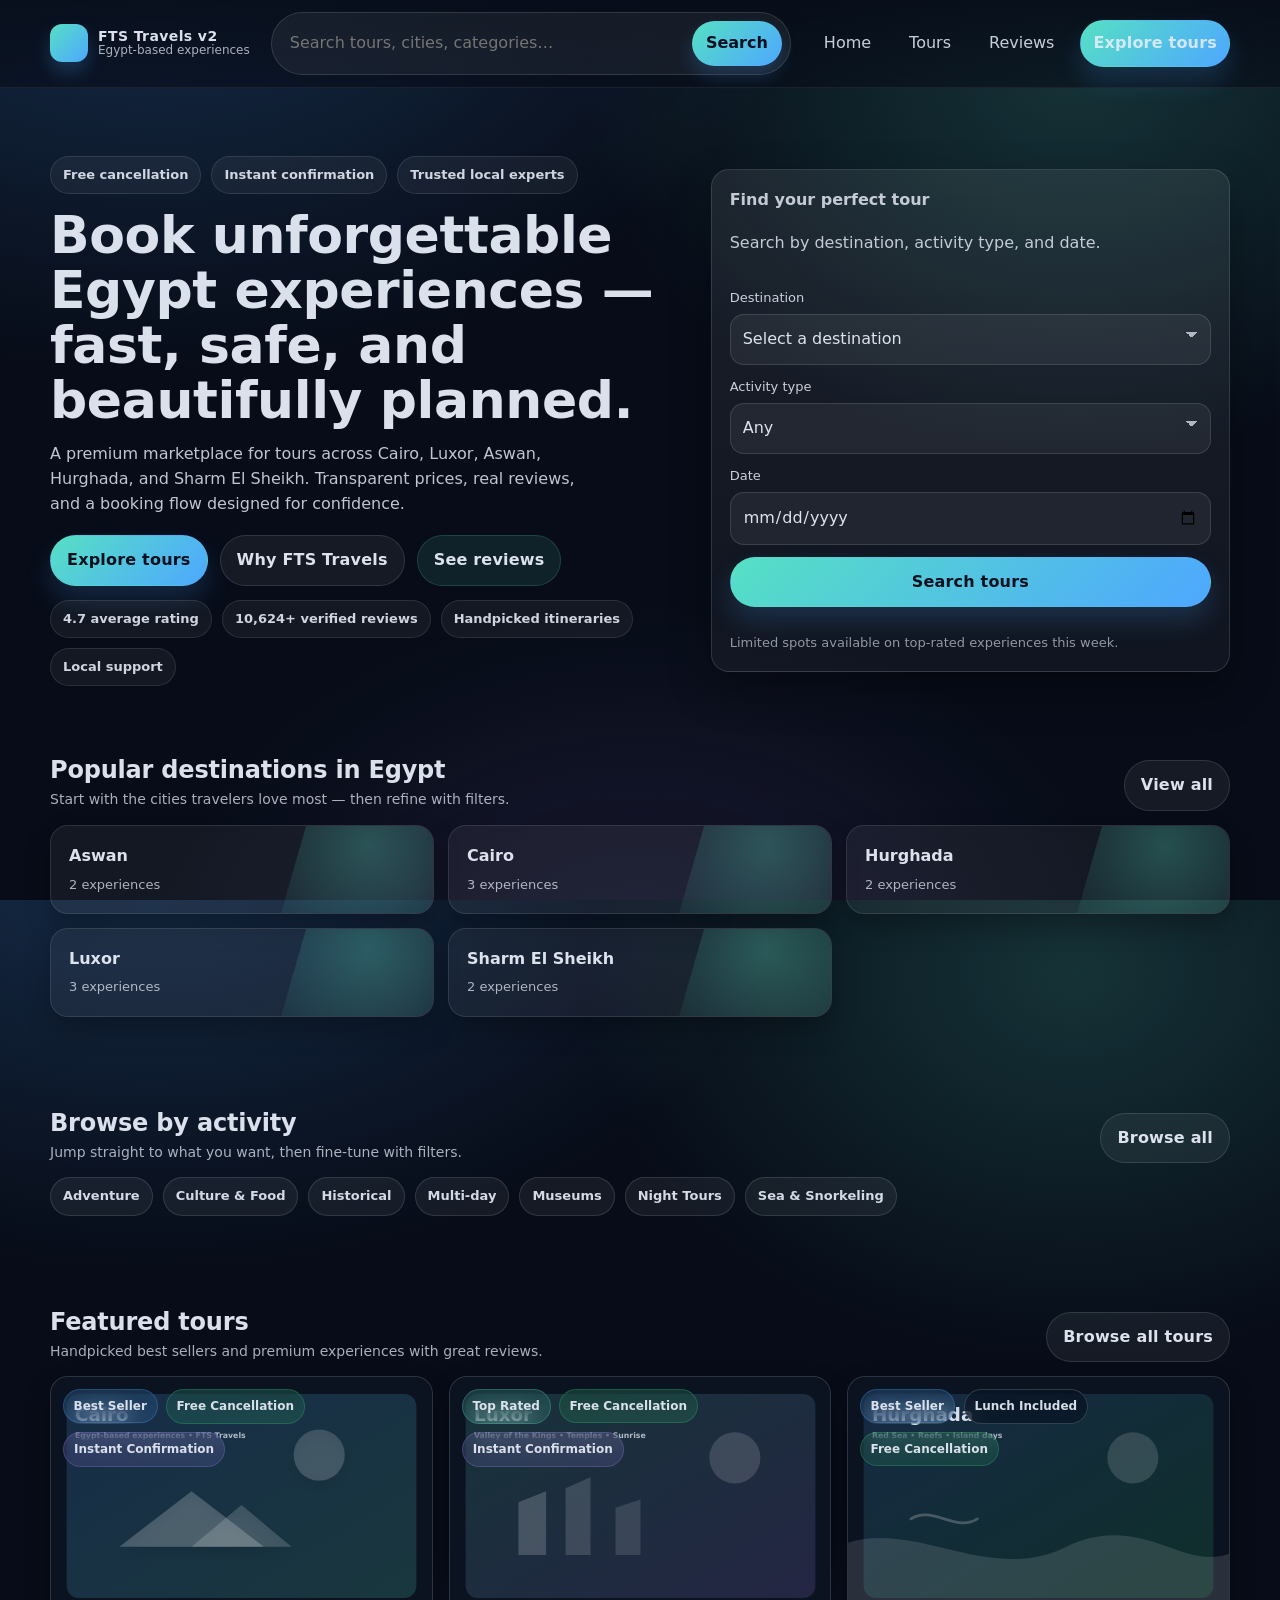
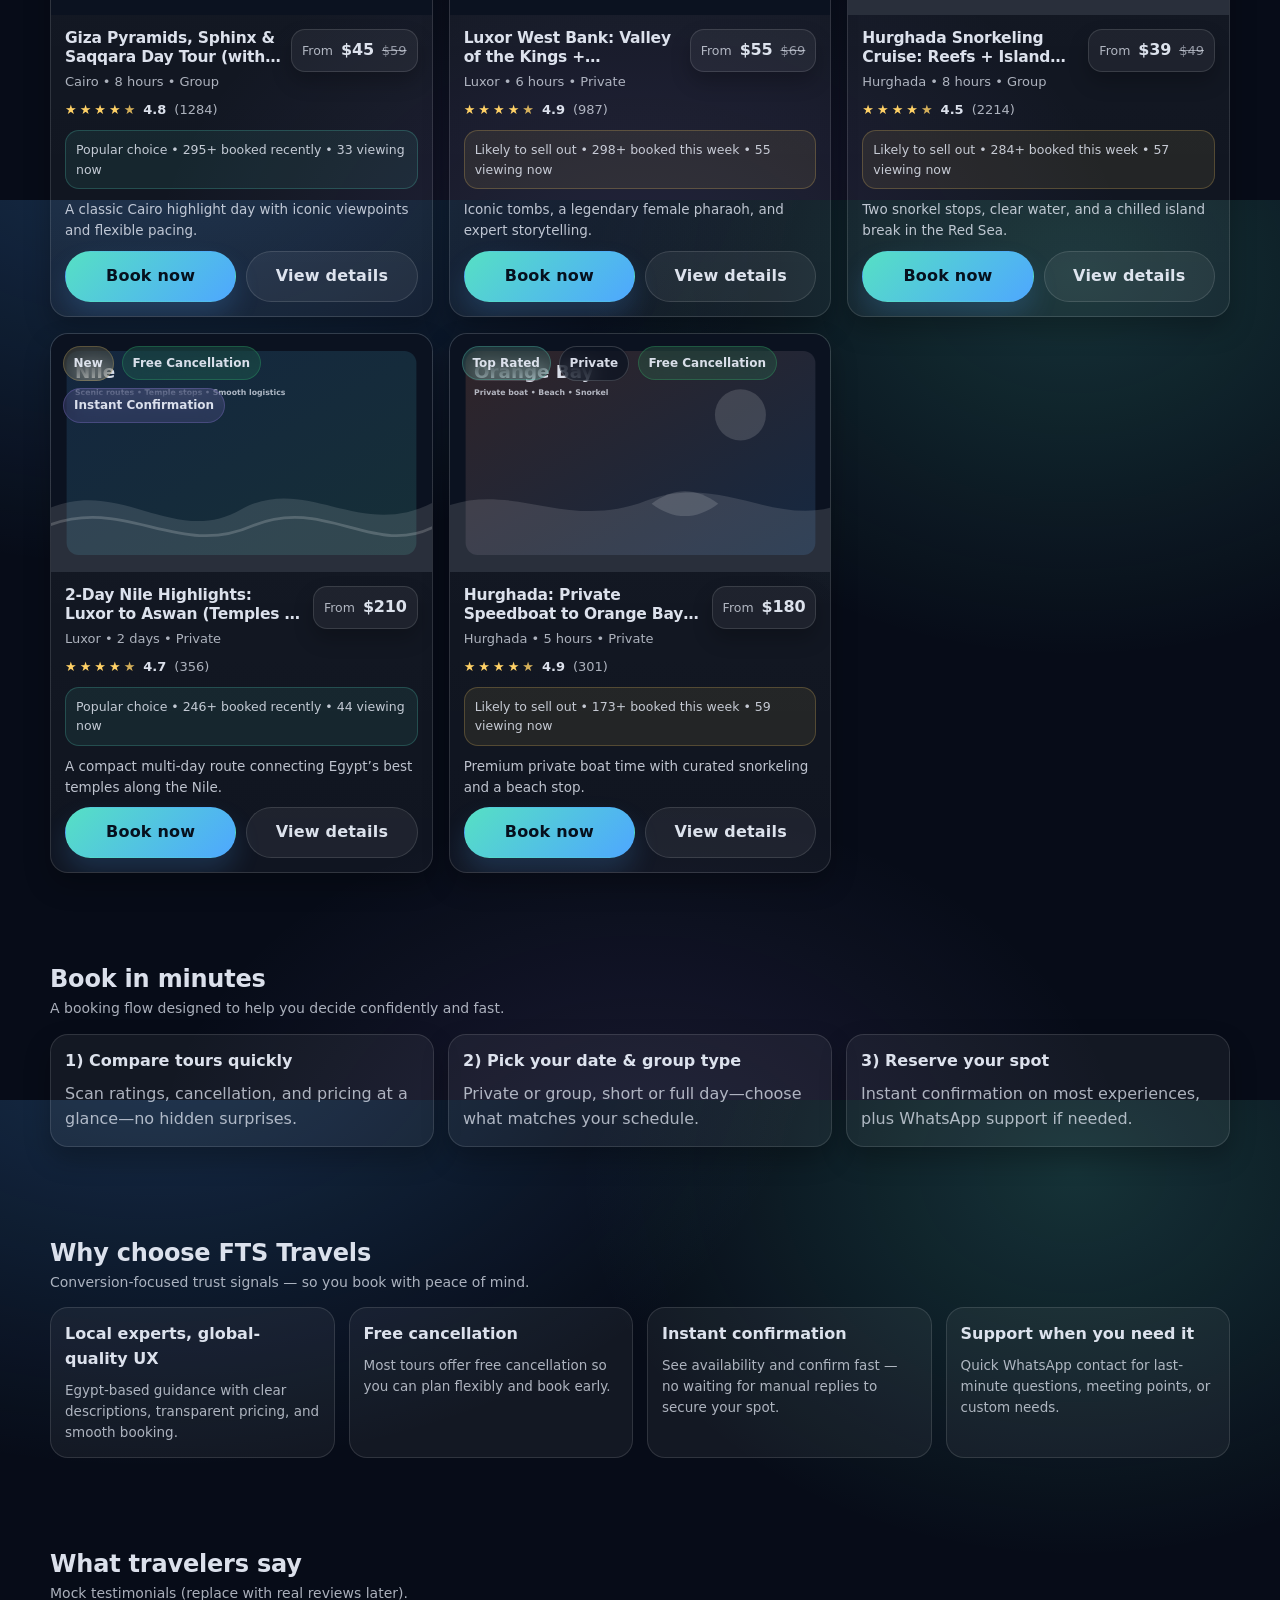
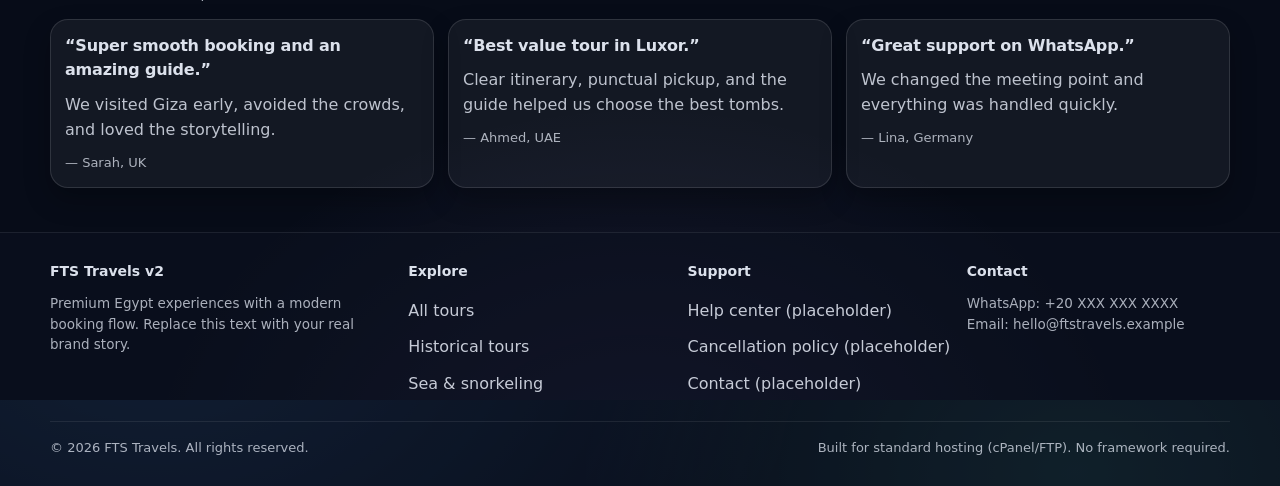
==== index.html @ 255524d7 "Initial commit" ====
<!doctype html>
<html lang="en">
  <head>
    <meta charset="utf-8" />
    <meta name="viewport" content="width=device-width, initial-scale=1" />
    <title>FTS Travels v2 — Premium Egypt Tours & Experiences</title>
    <meta
      name="description"
      content="Discover premium Egypt tours with fast booking, trusted local experts, and flexible cancellation. Cairo, Luxor, Aswan, Hurghada, and Sharm El Sheikh."
    />
    <link rel="stylesheet" href="css/styles.css" />
  </head>
  <body>
    <a class="skip-link" href="#main">Skip to content</a>

    <header class="header">
      <div class="container header__bar" data-nav data-open="false">
        <a class="brand" href="index.html" aria-label="FTS Travels home">
          <div class="logo" aria-hidden="true"></div>
          <div class="brand__name">
            <strong>FTS Travels v2</strong>
            <span>Egypt-based experiences</span>
          </div>
        </a>

        <form class="header-search" data-header-search role="search" aria-label="Search tours">
          <input type="search" name="q" placeholder="Search tours, cities, categories…" autocomplete="off" />
          <button type="submit">Search</button>
        </form>

        <nav class="nav" aria-label="Primary navigation">
          <button class="nav__toggle" type="button" data-nav-toggle aria-expanded="false" aria-controls="nav-links">
            Menu
          </button>
          <div class="nav__links" id="nav-links">
            <a href="index.html">Home</a>
            <a href="tours.html">Tours</a>
            <a href="#testimonials">Reviews</a>
            <a class="btn btn--primary" href="tours.html">Explore tours</a>
          </div>
        </nav>
      </div>
    </header>

    <main id="main">
      <section class="hero">
        <div class="container hero__grid">
          <div>
            <div class="hero__kicker">
              <span class="pill">Free cancellation</span>
              <span class="pill">Instant confirmation</span>
              <span class="pill">Trusted local experts</span>
            </div>
            <h1>Book unforgettable Egypt experiences — fast, safe, and beautifully planned.</h1>
            <p>
              A premium marketplace for tours across Cairo, Luxor, Aswan, Hurghada, and Sharm El Sheikh. Transparent
              prices, real reviews, and a booking flow designed for confidence.
            </p>
            <div class="hero__actions">
              <a class="btn btn--primary" href="tours.html">Explore tours</a>
              <a class="btn btn--ghost" href="#why">Why FTS Travels</a>
              <a class="btn btn--soft" href="#testimonials">See reviews</a>
            </div>
            <div class="trust-inline hero__fineprint">
              <span class="pill" data-avg-rating>Highly rated</span>
              <span class="pill" data-total-reviews>Verified reviews</span>
              <span class="pill">Handpicked itineraries</span>
              <span class="pill">Local support</span>
            </div>
          </div>

          <div class="hero-card">
            <div class="hero-card__top">
              <p class="hero-card__title">Find your perfect tour</p>
              <p class="hero-card__sub">Search by destination, activity type, and date.</p>
            </div>
            <form class="hero-card__form" data-hero-search>
              <div class="field">
                <label for="destination">Destination</label>
                <select id="destination" name="location" required></select>
              </div>
              <div class="field">
                <label for="category">Activity type</label>
                <select id="category" name="category">
                  <option value="">Any</option>
                </select>
              </div>
              <div class="field">
                <label for="date">Date</label>
                <input id="date" type="date" name="date" />
              </div>
              <button class="btn btn--primary" type="submit">Search tours</button>
              <div class="hero__fineprint">Limited spots available on top-rated experiences this week.</div>
            </form>
          </div>
        </div>
      </section>

      <section class="section">
        <div class="container">
          <div class="section__head">
            <div>
              <h2 class="section__title">Popular destinations in Egypt</h2>
              <p class="section__sub">Start with the cities travelers love most — then refine with filters.</p>
            </div>
            <a class="btn btn--ghost" href="tours.html">View all</a>
          </div>
          <div class="destinations" data-destinations></div>
        </div>
      </section>

      <section class="section">
        <div class="container">
          <div class="section__head">
            <div>
              <h2 class="section__title">Browse by activity</h2>
              <p class="section__sub">Jump straight to what you want, then fine-tune with filters.</p>
            </div>
            <a class="btn btn--ghost" href="tours.html">Browse all</a>
          </div>
          <div class="trust-inline" data-category-links></div>
        </div>
      </section>

      <section class="section">
        <div class="container">
          <div class="section__head">
            <div>
              <h2 class="section__title">Featured tours</h2>
              <p class="section__sub">Handpicked best sellers and premium experiences with great reviews.</p>
            </div>
            <a class="btn btn--ghost" href="tours.html">Browse all tours</a>
          </div>
          <div class="grid grid--cards" data-featured-grid></div>
        </div>
      </section>

      <section class="section">
        <div class="container">
          <div class="section__head">
            <div>
              <h2 class="section__title">Book in minutes</h2>
              <p class="section__sub">A booking flow designed to help you decide confidently and fast.</p>
            </div>
          </div>
          <div class="steps">
            <div class="panel step">
              <div class="panel__body">
                <strong>1) Compare tours quickly</strong>
                <p>Scan ratings, cancellation, and pricing at a glance—no hidden surprises.</p>
              </div>
            </div>
            <div class="panel step">
              <div class="panel__body">
                <strong>2) Pick your date & group type</strong>
                <p>Private or group, short or full day—choose what matches your schedule.</p>
              </div>
            </div>
            <div class="panel step">
              <div class="panel__body">
                <strong>3) Reserve your spot</strong>
                <p>Instant confirmation on most experiences, plus WhatsApp support if needed.</p>
              </div>
            </div>
          </div>
        </div>
      </section>

      <section class="section" id="why">
        <div class="container">
          <div class="section__head">
            <div>
              <h2 class="section__title">Why choose FTS Travels</h2>
              <p class="section__sub">Conversion-focused trust signals — so you book with peace of mind.</p>
            </div>
          </div>
          <div class="trust">
            <div class="trust-card">
              <strong>Local experts, global-quality UX</strong>
              <p>Egypt-based guidance with clear descriptions, transparent pricing, and smooth booking.</p>
            </div>
            <div class="trust-card">
              <strong>Free cancellation</strong>
              <p>Most tours offer free cancellation so you can plan flexibly and book early.</p>
            </div>
            <div class="trust-card">
              <strong>Instant confirmation</strong>
              <p>See availability and confirm fast — no waiting for manual replies to secure your spot.</p>
            </div>
            <div class="trust-card">
              <strong>Support when you need it</strong>
              <p>Quick WhatsApp contact for last-minute questions, meeting points, or custom needs.</p>
            </div>
          </div>
        </div>
      </section>

      <section class="section" id="testimonials">
        <div class="container">
          <div class="section__head">
            <div>
              <h2 class="section__title">What travelers say</h2>
              <p class="section__sub">Mock testimonials (replace with real reviews later).</p>
            </div>
          </div>
          <div class="testimonials">
            <div class="panel testimonial">
              <div class="panel__body">
                <div class="testimonial__quote">“Super smooth booking and an amazing guide.”</div>
                <div class="testimonial__text">We visited Giza early, avoided the crowds, and loved the storytelling.</div>
                <div class="testimonial__meta">— Sarah, UK</div>
              </div>
            </div>
            <div class="panel testimonial">
              <div class="panel__body">
                <div class="testimonial__quote">“Best value tour in Luxor.”</div>
                <div class="testimonial__text">Clear itinerary, punctual pickup, and the guide helped us choose the best tombs.</div>
                <div class="testimonial__meta">— Ahmed, UAE</div>
              </div>
            </div>
            <div class="panel testimonial">
              <div class="panel__body">
                <div class="testimonial__quote">“Great support on WhatsApp.”</div>
                <div class="testimonial__text">We changed the meeting point and everything was handled quickly.</div>
                <div class="testimonial__meta">— Lina, Germany</div>
              </div>
            </div>
          </div>
        </div>
      </section>
    </main>

    <footer class="footer" id="contact">
      <div class="container">
        <div class="footer__grid">
          <div>
            <h3>FTS Travels v2</h3>
            <p>Premium Egypt experiences with a modern booking flow. Replace this text with your real brand story.</p>
          </div>
          <div>
            <h3>Explore</h3>
            <a href="tours.html">All tours</a>
            <a href="tours.html?category=Historical">Historical tours</a>
            <a href="tours.html?category=Sea%20%26%20Snorkeling">Sea & snorkeling</a>
          </div>
          <div>
            <h3>Support</h3>
            <a href="#">Help center (placeholder)</a>
            <a href="#">Cancellation policy (placeholder)</a>
            <a href="#">Contact (placeholder)</a>
          </div>
          <div>
            <h3>Contact</h3>
            <p>WhatsApp: +20 XXX XXX XXXX</p>
            <p>Email: hello@ftstravels.example</p>
          </div>
        </div>
        <div class="footer__bottom">
          <span>© <span data-year></span> FTS Travels. All rights reserved.</span>
          <span class="muted">Built for standard hosting (cPanel/FTP). No framework required.</span>
        </div>
      </div>
    </footer>

    <script type="module">
      import { createTourCard, initHeader, qs } from "./js/ui.js";
      import { getCategories, getPopularDestinations, getTours } from "./js/toursRepository.js";

      async function mountStats() {
        const tours = await getTours();
        const totalReviews = tours.reduce((sum, t) => sum + (Number(t.reviewsCount) || 0), 0);
        const avgRating =
          tours.reduce((sum, t) => sum + (Number(t.rating) || 0) * (Number(t.reviewsCount) || 0), 0) / Math.max(1, totalReviews);

        const avgEl = qs("[data-avg-rating]");
        const revEl = qs("[data-total-reviews]");
        if (avgEl) avgEl.textContent = `${avgRating.toFixed(1)} average rating`;
        if (revEl) revEl.textContent = `${totalReviews.toLocaleString()}+ verified reviews`;
      }

      async function mountDestinations() {
        const host = qs("[data-destinations]");
        if (!host) return;
        host.innerHTML = "";
        const tours = await getTours();
        const popularDestinations = await getPopularDestinations();
        popularDestinations.forEach((d) => {
          const count = tours.filter((t) => t.location === d).length;
          const el = document.createElement("div");
          el.className = "destination";
          el.innerHTML = `<a href="tours.html?location=${encodeURIComponent(d)}"><div class="destination__name">${d}</div><p class="destination__meta">${count} experiences</p></a>`;
          host.appendChild(el);
        });
      }

      async function mountCategoryLinks() {
        const host = qs("[data-category-links]");
        if (!host) return;
        host.innerHTML = "";
        const categories = await getCategories();
        categories.slice(0, 8).forEach((c) => {
          const a = document.createElement("a");
          a.className = "pill-link";
          a.href = `tours.html?category=${encodeURIComponent(c)}`;
          a.textContent = c;
          host.appendChild(a);
        });
      }

      async function mountFeatured() {
        const host = qs("[data-featured-grid]");
        if (!host) return;
        host.innerHTML = "";
        const tours = await getTours();
        tours
          .filter((t) => t.featured)
          .slice(0, 6)
          .forEach((t) => host.appendChild(createTourCard(t)));
      }

      async function initHeroForm() {
        const form = qs("[data-hero-search]");
        if (!form) return;

        const loc = qs("select[name='location']", form);
        const cat = qs("select[name='category']", form);

        loc.innerHTML = `<option value="" disabled selected>Select a destination</option>`;
        const popularDestinations = await getPopularDestinations();
        popularDestinations.forEach((d) => {
          const o = document.createElement("option");
          o.value = d;
          o.textContent = d;
          loc.appendChild(o);
        });

        const categories = await getCategories();
        categories.forEach((c) => {
          const o = document.createElement("option");
          o.value = c;
          o.textContent = c;
          cat.appendChild(o);
        });

        form.addEventListener("submit", (e) => {
          e.preventDefault();
          const url = new URL("tours.html", window.location.href);
          const location = loc.value;
          const category = cat.value;
          const date = qs("input[name='date']", form)?.value || "";
          if (location) url.searchParams.set("location", location);
          if (category) url.searchParams.set("category", category);
          if (date) url.searchParams.set("date", date);
          window.location.href = url.toString();
        });
      }

      document.addEventListener("DOMContentLoaded", () => {
        initHeader();
        mountStats();
        mountDestinations();
        mountCategoryLinks();
        mountFeatured();
        initHeroForm();
      });
    </script>
  </body>
</html>
---- css/styles.css ----
:root{
  --bg: #070c18;
  --surface: rgba(255,255,255,.05);
  --surface-2: rgba(255,255,255,.07);
  --text: rgba(233,238,249,.94);
  --muted: rgba(233,238,249,.72);
  --muted-2: rgba(233,238,249,.60);
  --line: rgba(255,255,255,.10);
  --line-2: rgba(255,255,255,.14);
  --shadow: 0 18px 40px rgba(0,0,0,.34);
  --shadow-soft: 0 12px 26px rgba(0,0,0,.26);
  --shadow-tight: 0 10px 20px rgba(0,0,0,.22);
  --brand: #56e0c4;
  --brand-2: #4ea7ff;
  --brand-3: #a78bfa;
  --danger: #ff5a6a;
  --ok: #3ee27b;
  --warn: #ffd166;
  --radius: 18px;
  --radius-sm: 14px;
  --max: 1180px;
  --pad: clamp(16px, 3vw, 30px);
  --font: ui-sans-serif, system-ui, -apple-system, Segoe UI, Roboto, Helvetica, Arial, "Apple Color Emoji", "Segoe UI Emoji";
}

*{ box-sizing: border-box; }
html,body{ height:100%; }
body{
  margin:0;
  font-family: var(--font);
  color: var(--text);
  background:
    radial-gradient(1200px 800px at 12% -8%, rgba(78,167,255,.22), transparent 55%),
    radial-gradient(900px 700px at 84% 8%, rgba(86,224,196,.18), transparent 55%),
    radial-gradient(900px 700px at 50% 110%, rgba(167,139,250,.12), transparent 55%),
    var(--bg);
  line-height:1.55;
}

body.no-scroll{ overflow: hidden; }

img{ max-width:100%; display:block; }
a{ color: inherit; text-decoration:none; }
button,input,select,textarea{ font: inherit; }

::selection{ background: rgba(86,224,196,.22); }

:focus-visible{
  outline: 3px solid rgba(86,224,196,.55);
  outline-offset: 3px;
}

@media (prefers-reduced-motion: reduce){
  *{ scroll-behavior: auto !important; transition: none !important; animation: none !important; }
}

.container{ width: min(var(--max), 100% - 2*var(--pad)); margin: 0 auto; }
.muted{ color: var(--muted); }
.sr-only{
  position:absolute;
  width:1px; height:1px;
  padding:0; margin:-1px;
  overflow:hidden; clip:rect(0,0,0,0);
  white-space:nowrap; border:0;
}

.skip-link{
  position:absolute;
  left:-999px; top:16px;
  padding:10px 14px;
  background: rgba(255,255,255,.12);
  border: 1px solid var(--line);
  border-radius: 999px;
  backdrop-filter: blur(10px);
}
.skip-link:focus{ left:16px; z-index: 999; }

.header{
  position: sticky;
  top:0;
  z-index: 50;
  background: linear-gradient(180deg, rgba(7,12,24,.86), rgba(7,12,24,.60));
  border-bottom: 1px solid rgba(255,255,255,.08);
  backdrop-filter: blur(14px);
}
.header__bar{
  display:flex;
  align-items:center;
  justify-content: space-between;
  gap: 12px;
  padding: 12px 0;
}
.brand{
  display:flex;
  align-items:center;
  gap: 10px;
  min-width: 180px;
}
.logo{
  width: 38px; height: 38px;
  border-radius: 12px;
  background: linear-gradient(135deg, var(--brand), var(--brand-2));
  box-shadow: 0 10px 18px rgba(78,167,255,.22);
}
.brand__name{
  display:flex;
  flex-direction: column;
  line-height: 1.1;
}
.brand__name strong{ font-size: 14px; letter-spacing: .4px; }
.brand__name span{ font-size: 12px; color: var(--muted); }

.nav{
  display:flex;
  align-items:center;
  gap: 14px;
}
.nav__links{
  display:flex;
  align-items:center;
  gap: 14px;
}
.nav__links a{
  padding: 10px 12px;
  border-radius: 999px;
  color: rgba(233,238,249,.86);
}
.nav__links a:hover{ background: rgba(255,255,255,.06); }

.nav__toggle{
  display:none;
  border: 1px solid var(--line);
  background: rgba(255,255,255,.06);
  color: var(--text);
  border-radius: 12px;
  padding: 10px 12px;
}

.header-search{
  flex: 1;
  max-width: 520px;
  display:flex;
  gap: 8px;
  align-items:center;
  background: rgba(255,255,255,.06);
  border: 1px solid rgba(255,255,255,.12);
  border-radius: 999px;
  padding: 8px;
}
.header-search input{
  flex: 1;
  background: transparent;
  border: 0;
  color: var(--text);
  outline: none;
  padding: 8px 10px;
  min-width: 120px;
}
.header-search button{
  border: 0;
  background: linear-gradient(135deg, var(--brand), var(--brand-2));
  color: #06101e;
  border-radius: 999px;
  padding: 10px 14px;
  font-weight: 700;
  cursor: pointer;
  box-shadow: 0 10px 18px rgba(78,167,255,.20);
}
.header-search button:hover{ filter: brightness(1.04); }

.btn{
  display:inline-flex;
  align-items:center;
  justify-content:center;
  gap: 10px;
  border-radius: 999px;
  padding: 12px 16px;
  min-height: 44px;
  border: 1px solid transparent;
  cursor: pointer;
  font-weight: 700;
  letter-spacing: .2px;
  transition: transform .12s ease, filter .12s ease, background .12s ease, border-color .12s ease, box-shadow .12s ease;
}
.btn:active{ transform: translateY(1px); }
.btn--primary{
  background: linear-gradient(135deg, var(--brand), var(--brand-2));
  color: #06101e;
  box-shadow: 0 14px 26px rgba(78,167,255,.18);
}
.btn--primary:hover{ filter: brightness(1.04); box-shadow: 0 18px 34px rgba(78,167,255,.22); }
.btn--ghost{
  background: rgba(255,255,255,.06);
  border-color: rgba(255,255,255,.12);
  color: var(--text);
}
.btn--ghost:hover{ background: rgba(255,255,255,.09); }
.btn--block{ width: 100%; }

.btn--soft{
  background: rgba(86,224,196,.10);
  border-color: rgba(86,224,196,.18);
  color: rgba(233,238,249,.94);
}
.btn--soft:hover{ background: rgba(86,224,196,.14); }

.pill{
  display:inline-flex;
  align-items:center;
  gap: 8px;
  padding: 8px 12px;
  border-radius: 999px;
  border: 1px solid rgba(255,255,255,.10);
  background: rgba(255,255,255,.05);
  color: rgba(233,238,249,.88);
  font-weight: 650;
  font-size: 13px;
}
.pill-link{
  display:inline-flex;
  align-items:center;
  gap: 8px;
  padding: 8px 12px;
  border-radius: 999px;
  border: 1px solid rgba(255,255,255,.12);
  background: rgba(255,255,255,.06);
  color: rgba(233,238,249,.90);
  font-weight: 750;
  font-size: 13px;
  transition: background .12s ease, border-color .12s ease, transform .12s ease;
}
.pill-link:hover{ background: rgba(255,255,255,.09); border-color: rgba(86,224,196,.18); }
.pill-link:active{ transform: translateY(1px); }

.steps{
  display:grid;
  grid-template-columns: repeat(12, 1fr);
  gap: 14px;
}
.step{ grid-column: span 4; }
.step strong{ display:block; }
.step p{ margin: 8px 0 0; color: var(--muted); }

.hero{
  position: relative;
  padding: clamp(44px, 6vw, 68px) 0 22px;
}
.hero__grid{
  display:grid;
  grid-template-columns: 1.1fr .9fr;
  gap: 26px;
  align-items: center;
}
.hero__kicker{
  display:flex;
  gap: 10px;
  flex-wrap: wrap;
  margin-bottom: 14px;
}
.hero h1{
  font-size: clamp(34px, 5vw, 52px);
  line-height: 1.06;
  margin: 0 0 14px;
  letter-spacing: -0.4px;
}
.hero p{ margin: 0 0 18px; color: rgba(233,238,249,.82); font-size: 16px; max-width: 54ch; }

.hero__actions{
  display:flex;
  gap: 12px;
  flex-wrap: wrap;
  align-items:center;
}

.hero__fineprint{
  margin-top: 14px;
  color: var(--muted-2);
  font-size: 13px;
}

.hero-card{
  background: linear-gradient(180deg, rgba(255,255,255,.08), rgba(255,255,255,.04));
  border: 1px solid rgba(255,255,255,.12);
  border-radius: var(--radius);
  box-shadow: var(--shadow);
  overflow: hidden;
}
.hero-card__top{
  padding: 18px 18px 0;
}
.hero-card__title{
  font-weight: 800;
  margin: 0;
  font-size: 15px;
}
.hero-card__sub{
  margin: 6px 0 0;
  color: var(--muted);
  font-size: 13px;
}
.hero-card__form{
  padding: 14px 18px 18px;
  display:grid;
  gap: 12px;
}
.field label{
  display:block;
  font-size: 13px;
  color: rgba(233,238,249,.86);
  margin-bottom: 6px;
}
.field input, .field select, .field textarea{
  width: 100%;
  border-radius: 14px;
  border: 1px solid rgba(255,255,255,.12);
  background: rgba(255,255,255,.06);
  color: var(--text);
  padding: 12px 12px;
  outline: none;
}
.field select{
  appearance: none;
  background-image:
    linear-gradient(45deg, transparent 50%, rgba(233,238,249,.72) 50%),
    linear-gradient(135deg, rgba(233,238,249,.72) 50%, transparent 50%);
  background-position: calc(100% - 18px) calc(50% - 4px), calc(100% - 12px) calc(50% - 4px);
  background-size: 6px 6px, 6px 6px;
  background-repeat: no-repeat;
  padding-right: 34px;
}
.field--inline{ margin: 0; }
.field input:focus, .field select:focus, .field textarea:focus{
  border-color: rgba(86,224,196,.45);
  box-shadow: 0 0 0 4px rgba(86,224,196,.12);
}

.section{
  padding: clamp(26px, 4.2vw, 44px) 0;
}
.section--tight{ padding: 18px 0 0; }
.section__head{
  display:flex;
  align-items: flex-end;
  justify-content: space-between;
  gap: 16px;
  margin-bottom: 14px;
}
.section__title{
  margin:0;
  font-size: clamp(20px, 2.2vw, 24px);
  letter-spacing: -0.2px;
}
.section__sub{
  margin: 0;
  color: var(--muted);
  font-size: 14px;
}

.grid{
  display:grid;
  gap: 16px;
}
.grid--cards{
  grid-template-columns: repeat(12, 1fr);
}
.grid--cards > *{ grid-column: span 4; }

.tour-card{
  display:flex;
  flex-direction: column;
  background: linear-gradient(180deg, rgba(255,255,255,.06), rgba(255,255,255,.04));
  border: 1px solid rgba(255,255,255,.12);
  border-radius: var(--radius);
  overflow: hidden;
  box-shadow: var(--shadow-soft);
  transition: transform .14s ease, border-color .14s ease, background .14s ease;
}
.tour-card:hover{
  transform: translateY(-3px);
  border-color: rgba(86,224,196,.26);
  background: linear-gradient(180deg, rgba(255,255,255,.07), rgba(255,255,255,.05));
}
.tour-card__link{ display:block; }
.tour-card__media{ position:relative; aspect-ratio: 16 / 10; overflow:hidden; background: rgba(255,255,255,.06); }
.tour-card__img{ width:100%; height:100%; object-fit: cover; transform: scale(1.02); transition: transform .18s ease; }
.tour-card:hover .tour-card__img{ transform: scale(1.06); }
.tour-card__badges{
  position:absolute;
  left: 12px; top: 12px;
  display:flex;
  gap: 8px;
  flex-wrap: wrap;
}
.badge{
  display:inline-flex;
  padding: 7px 10px;
  border-radius: 999px;
  background: rgba(6,16,30,.60);
  border: 1px solid rgba(255,255,255,.16);
  color: rgba(233,238,249,.92);
  font-weight: 700;
  font-size: 12px;
  backdrop-filter: blur(10px);
}
.badge--best{ background: rgba(78,167,255,.14); border-color: rgba(78,167,255,.26); }
.badge--top{ background: rgba(86,224,196,.14); border-color: rgba(86,224,196,.26); }
.badge--cancel{ background: rgba(62,226,123,.12); border-color: rgba(62,226,123,.22); }
.badge--instant{ background: rgba(167,139,250,.14); border-color: rgba(167,139,250,.24); }
.badge--new{ background: rgba(255,209,102,.12); border-color: rgba(255,209,102,.22); }
.tour-card__body{ padding: 14px 14px 10px; }
.tour-card__top{
  display:flex;
  gap: 10px;
  align-items:flex-start;
  justify-content: space-between;
}
.tour-card__title{
  margin: 0;
  font-size: 15.5px;
  letter-spacing: -0.2px;
  line-height: 1.22;
  display: -webkit-box;
  -webkit-line-clamp: 2;
  -webkit-box-orient: vertical;
  overflow: hidden;
}
.tour-card__pricepill{
  flex: 0 0 auto;
  display:flex;
  align-items: baseline;
  gap: 8px;
  padding: 8px 10px;
  border-radius: 14px;
  border: 1px solid rgba(255,255,255,.12);
  background: rgba(255,255,255,.05);
  box-shadow: var(--shadow-tight);
}
.tour-card__meta{ color: var(--muted); font-size: 13px; }
.tour-card__rating{
  display:flex;
  align-items:center;
  gap: 8px;
  margin-top: 8px;
}
.stars{ display:inline-flex; gap: 3px; font-size: 13px; }
.star{ opacity: .55; }
.star--full{ opacity: 1; color: #ffd166; }
.star--half{ opacity: .82; color: #ffd166; }
.star--empty{ opacity: .30; }
.tour-card__score{ font-weight: 800; font-size: 13px; }
.tour-card__reviews{ color: var(--muted); font-size: 13px; }
.tour-card__proof{
  margin-top: 10px;
  font-size: 12.5px;
  color: rgba(233,238,249,.82);
  padding: 9px 10px;
  border-radius: 14px;
  border: 1px solid rgba(255,255,255,.12);
  background: rgba(255,255,255,.05);
}
.tour-card__proof--high{ border-color: rgba(255,209,102,.22); background: rgba(255,209,102,.08); }
.tour-card__proof--medium{ border-color: rgba(86,224,196,.22); background: rgba(86,224,196,.08); }
.tour-card__proof--low{ border-color: rgba(255,255,255,.10); background: rgba(255,255,255,.04); }
.tour-card__desc{ margin: 10px 0 0; color: rgba(233,238,249,.80); font-size: 13.5px; }
.tour-card__from{ color: var(--muted); font-size: 12.5px; }
.tour-card__amount{ font-weight: 900; font-size: 16px; letter-spacing: -0.2px; }
.tour-card__old{ color: rgba(233,238,249,.58); text-decoration: line-through; font-size: 13px; }
.tour-card__actions{
  display:grid;
  grid-template-columns: 1fr 1fr;
  gap: 10px;
  padding: 0 14px 14px;
  margin-top: auto;
}

.grid--scroll{
  overflow-x: auto;
  scroll-snap-type: x mandatory;
  padding-bottom: 4px;
}
.grid--scroll > *{ scroll-snap-align: start; }

.reviews{
  display:grid;
  grid-template-columns: repeat(12, 1fr);
  gap: 14px;
}
.reviews > *{ grid-column: span 4; }

.trust{
  display:grid;
  grid-template-columns: repeat(12, 1fr);
  gap: 14px;
}
.trust > *{ grid-column: span 3; }
.trust-card{
  background: rgba(255,255,255,.05);
  border: 1px solid rgba(255,255,255,.12);
  border-radius: var(--radius);
  padding: 14px;
}
.trust-card strong{ display:block; }
.trust-card p{ margin: 8px 0 0; color: var(--muted); font-size: 13.5px; }

.destinations{
  display:grid;
  grid-template-columns: repeat(12, 1fr);
  gap: 14px;
}
.destination{
  grid-column: span 4;
  position: relative;
  border-radius: var(--radius);
  border: 1px solid rgba(255,255,255,.10);
  background: rgba(255,255,255,.05);
  overflow:hidden;
  box-shadow: var(--shadow-soft);
}
.destination a{ display:block; padding: 18px; }
.destination__name{ font-weight: 900; font-size: 16px; margin: 0 0 6px; }
.destination__meta{ color: var(--muted); font-size: 13px; margin:0; }
.destination::after{
  content:"";
  position:absolute;
  inset: -40% -20% auto auto;
  width: 220px;
  height: 220px;
  background: radial-gradient(circle at 30% 30%, rgba(86,224,196,.28), transparent 65%);
  transform: rotate(16deg);
}

.page{
  padding: 22px 0 40px;
}
.page__title{
  margin: 0 0 6px;
  font-size: clamp(24px, 3vw, 34px);
  letter-spacing: -0.3px;
}
.page__lead{ margin: 0; }
.page__lead + .trust-inline{ margin-top: 12px; }

.toolbar{
  display:flex;
  align-items:center;
  justify-content: space-between;
  gap: 12px;
  flex-wrap: wrap;
  margin: 14px 0;
}
.toolbar__left{ display:flex; align-items:center; gap: 10px; flex-wrap: wrap; }
.toolbar__right{ display:flex; align-items:center; gap: 10px; }
.results-count{
  display:inline-flex;
  align-items:center;
  gap: 10px;
  padding: 10px 12px;
  border-radius: 999px;
  border: 1px solid rgba(255,255,255,.10);
  background: rgba(255,255,255,.05);
}
.sort select{ min-width: 180px; }

.layout{
  display:grid;
  grid-template-columns: 340px 1fr;
  gap: 18px;
  align-items: start;
}
.layout > aside{ position: sticky; top: 92px; }
.panel{
  background: rgba(255,255,255,.05);
  border: 1px solid rgba(255,255,255,.12);
  border-radius: var(--radius);
  box-shadow: var(--shadow-soft);
}
.panel__head{
  padding: 14px 14px 10px;
  border-bottom: 1px solid rgba(255,255,255,.08);
  display:flex;
  align-items:center;
  justify-content: space-between;
  gap: 12px;
}
.panel__head h2{ margin:0; font-size: 15px; }
.panel__body{ padding: 14px; }
.filters{
  display:grid;
  gap: 12px;
}
.filters .row{
  display:grid;
  grid-template-columns: 1fr 1fr;
  gap: 10px;
}
.hint{
  margin-top: 6px;
  font-size: 12.5px;
  color: var(--muted);
}

.active-filters{
  display:flex;
  flex-wrap: wrap;
  gap: 10px;
}
.chip{
  display:inline-flex;
  align-items:center;
  gap: 8px;
  border: 1px solid rgba(255,255,255,.10);
  background: rgba(255,255,255,.05);
  color: rgba(233,238,249,.90);
  padding: 9px 12px;
  border-radius: 999px;
  cursor: pointer;
}
.chip:hover{ background: rgba(255,255,255,.08); }
.chip--clear{
  border-color: rgba(255,90,106,.35);
  background: rgba(255,90,106,.10);
}

.empty{
  padding: 28px;
  text-align:center;
  border: 1px dashed rgba(255,255,255,.18);
  border-radius: var(--radius);
  color: rgba(233,238,249,.88);
}
.empty__title{ font-weight: 900; font-size: 18px; }
.empty__text{ margin-top: 8px; color: var(--muted); }

.footer{
  padding: 28px 0;
  border-top: 1px solid rgba(255,255,255,.08);
  background: rgba(11,18,32,.55);
}
.footer__grid{
  display:grid;
  grid-template-columns: 1.3fr 1fr 1fr 1fr;
  gap: 16px;
}
.footer h3{ margin:0 0 10px; font-size: 14px; }
.footer a{ display:block; color: rgba(233,238,249,.84); padding: 6px 0; }
.footer a:hover{ color: var(--text); }
.footer p{ margin: 0; color: var(--muted); font-size: 13.5px; }
.footer__bottom{
  margin-top: 18px;
  padding-top: 16px;
  border-top: 1px solid rgba(255,255,255,.08);
  display:flex;
  justify-content: space-between;
  gap: 12px;
  flex-wrap: wrap;
  color: var(--muted);
  font-size: 13px;
}

.two-col{
  display:grid;
  grid-template-columns: 1.25fr .75fr;
  gap: 18px;
  align-items: start;
}
.card{
  background: rgba(255,255,255,.05);
  border: 1px solid rgba(255,255,255,.12);
  border-radius: var(--radius);
  box-shadow: var(--shadow-soft);
}
.card__body{ padding: 16px; }
.sticky{ position: sticky; top: 92px; }

.breadcrumbs{
  display:flex;
  align-items:center;
  gap: 8px;
  color: var(--muted);
  font-size: 13px;
  margin-bottom: 10px;
  flex-wrap: wrap;
}
.breadcrumbs a:hover{ color: var(--text); }

.gallery{
  display:grid;
  grid-template-columns: 1fr;
  gap: 12px;
}
.gallery__main{
  border-radius: var(--radius);
  overflow:hidden;
  border: 1px solid rgba(255,255,255,.10);
  background: rgba(255,255,255,.05);
  aspect-ratio: 16 / 10;
}
.gallery__main img{ width:100%; height:100%; object-fit: cover; }
.gallery__thumbs{
  display:flex;
  gap: 10px;
  flex-wrap: wrap;
}
.thumb{
  width: 96px;
  height: 64px;
  border-radius: 14px;
  border: 1px solid rgba(255,255,255,.10);
  background: rgba(255,255,255,.05);
  overflow:hidden;
  cursor: pointer;
}
.thumb img{ width:100%; height:100%; object-fit: cover; }
.thumb[aria-current="true"]{ border-color: rgba(86,224,196,.38); box-shadow: 0 0 0 4px rgba(86,224,196,.12); }

.tour-head{ margin-top: 16px; }
.tour-head__meta{
  display:flex;
  gap: 10px;
  flex-wrap: wrap;
  align-items:center;
  margin-top: 8px;
}
.tour-head__badges{
  display:flex;
  gap: 10px;
  flex-wrap: wrap;
  margin-top: 12px;
}

.map-placeholder{
  min-height: 140px;
  display:flex;
  align-items:center;
  justify-content:center;
  text-align:center;
  color: rgba(233,238,249,.86);
}

.price-inline{
  display:flex;
  align-items: baseline;
  gap: 10px;
  flex-wrap: wrap;
  margin-top: 8px;
}
.price-inline strong{ font-size: 26px; letter-spacing: -0.3px; }
.kicker{ font-size: 14px; color: rgba(233,238,249,.86); font-weight: 800; }

.stack{ display:grid; gap: 12px; }
.stack--sm{ gap: 10px; }
.mt-16{ margin-top: 16px; }
.is-hidden{ display:none; }
.terms{ display:flex; gap: 10px; align-items:flex-start; }
.terms input{ margin-top: 4px; }

.split{
  display:grid;
  grid-template-columns: 1fr 1fr;
  gap: 14px;
}

.list{
  display:grid;
  gap: 8px;
  padding-left: 18px;
  margin: 10px 0 0;
}
.list li{ color: rgba(233,238,249,.84); }

.list--check li, .list--x li{
  list-style: none;
  padding-left: 26px;
  position: relative;
}
.list--check{ padding-left: 0; }
.list--x{ padding-left: 0; }
.list--check li::before{
  content: "✓";
  position:absolute;
  left: 0;
  top: 0;
  color: var(--ok);
  font-weight: 900;
}
.list--x li::before{
  content: "×";
  position:absolute;
  left: 0;
  top: 0;
  color: rgba(255,90,106,.92);
  font-weight: 900;
}

.note{
  padding: 12px 14px;
  border-radius: 14px;
  border: 1px solid rgba(255,255,255,.10);
  background: rgba(255,255,255,.05);
  color: rgba(233,238,249,.86);
}
.note--ok{ border-color: rgba(62,226,123,.25); background: rgba(62,226,123,.08); }
.note--warn{ border-color: rgba(255,209,102,.25); background: rgba(255,209,102,.08); }

.review{
  padding: 14px;
  border-radius: var(--radius);
  border: 1px solid rgba(255,255,255,.12);
  background: rgba(255,255,255,.05);
}
.review strong{ display:block; }
.review p{ margin: 8px 0 0; color: var(--muted); }

.testimonials{
  display:grid;
  grid-template-columns: repeat(12, 1fr);
  gap: 14px;
}
.testimonial{ grid-column: span 4; }
.testimonial__quote{ font-weight: 900; letter-spacing: -0.2px; }
.testimonial__text{ margin: 10px 0 0; color: rgba(233,238,249,.80); }
.testimonial__meta{ margin: 10px 0 0; color: var(--muted); font-size: 13px; }

.timeline{
  list-style: none;
  padding: 0;
  margin: 0;
  display:grid;
  gap: 10px;
}
.timeline li{
  border: 1px solid rgba(255,255,255,.12);
  background: rgba(255,255,255,.05);
  border-radius: var(--radius);
  padding: 14px;
  box-shadow: var(--shadow-tight);
}
.timeline strong{ display:flex; gap: 10px; align-items: center; }
.timeline__num{
  width: 26px;
  height: 26px;
  border-radius: 10px;
  display:inline-flex;
  align-items:center;
  justify-content:center;
  background: rgba(86,224,196,.12);
  border: 1px solid rgba(86,224,196,.22);
  color: rgba(233,238,249,.92);
  font-weight: 900;
  font-size: 12px;
  flex: 0 0 auto;
}

.trust-inline{
  display:flex;
  gap: 10px;
  flex-wrap: wrap;
  align-items:center;
}

.filters-bar{
  display:none;
  gap: 10px;
  align-items:center;
  justify-content: space-between;
  margin: 14px 0 0;
}
.filters-bar__left{ display:flex; gap: 10px; flex-wrap: wrap; align-items:center; }

.drawer{
  position: fixed;
  inset: 0;
  z-index: 60;
  display:none;
}
.drawer[data-open="true"]{ display:block; }
.drawer__overlay{
  position:absolute;
  inset: 0;
  background: rgba(0,0,0,.52);
  backdrop-filter: blur(10px);
}
.drawer__panel{
  position:absolute;
  inset: auto 0 0 0;
  max-height: 84vh;
  border-radius: 22px 22px 0 0;
  background: rgba(7,12,24,.96);
  border: 1px solid rgba(255,255,255,.12);
  box-shadow: var(--shadow);
  overflow: auto;
}
.drawer__panel .panel__head{
  position: sticky;
  top: 0;
  background: rgba(7,12,24,.96);
  z-index: 1;
}

.booking-grid{
  display:grid;
  grid-template-columns: 1fr .9fr;
  gap: 18px;
  align-items: start;
}
.summary{
  display:grid;
  gap: 10px;
}
.summary-row{
  display:flex;
  align-items: baseline;
  justify-content: space-between;
  gap: 10px;
  color: rgba(233,238,249,.88);
}
.summary-row strong{ font-size: 18px; }
.divider{ height:1px; background: rgba(255,255,255,.10); }
.whatsapp{
  background: rgba(62,226,123,.12);
  border-color: rgba(62,226,123,.22);
}

@media (max-width: 980px){
  .hero__grid{ grid-template-columns: 1fr; }
  .layout{ grid-template-columns: 1fr; }
  .grid--cards > *{ grid-column: span 6; }
  .trust > *{ grid-column: span 6; }
  .destination{ grid-column: span 6; }
  .footer__grid{ grid-template-columns: 1fr 1fr; }
  .two-col{ grid-template-columns: 1fr; }
  .booking-grid{ grid-template-columns: 1fr; }
  .sticky{ position: static; top: auto; }
  .steps > *{ grid-column: span 6; }
}

@media (max-width: 720px){
  .nav__toggle{ display:inline-flex; }
  .nav{ position: relative; }
  .nav__links{
    position: absolute;
    top: calc(100% + 12px);
    right: 0;
    min-width: 220px;
    flex-direction: column;
    align-items: stretch;
    background: rgba(11,18,32,.92);
    border: 1px solid rgba(255,255,255,.10);
    border-radius: 18px;
    padding: 10px;
    box-shadow: var(--shadow);
    display:none;
  }
  [data-nav][data-open="true"] .nav__links{ display:flex; }
  .header-search{ display:none; }
  .grid--cards > *{ grid-column: span 12; }
  .trust > *{ grid-column: span 12; }
  .destination{ grid-column: span 12; }
  .filters .row{ grid-template-columns: 1fr; }
  .filters-bar{ display:flex; }
  .layout > aside{ display:none; }
  .testimonials{ grid-template-columns: repeat(12, 1fr); }
  .testimonial{ grid-column: span 12; }
  .reviews > *{ grid-column: span 12; }
  .tour-card__actions{ grid-template-columns: 1fr; }
  .steps > *{ grid-column: span 12; }
  .grid--scroll{
    grid-template-columns: none;
    grid-auto-flow: column;
    grid-auto-columns: minmax(280px, 1fr);
    gap: 12px;
  }
}
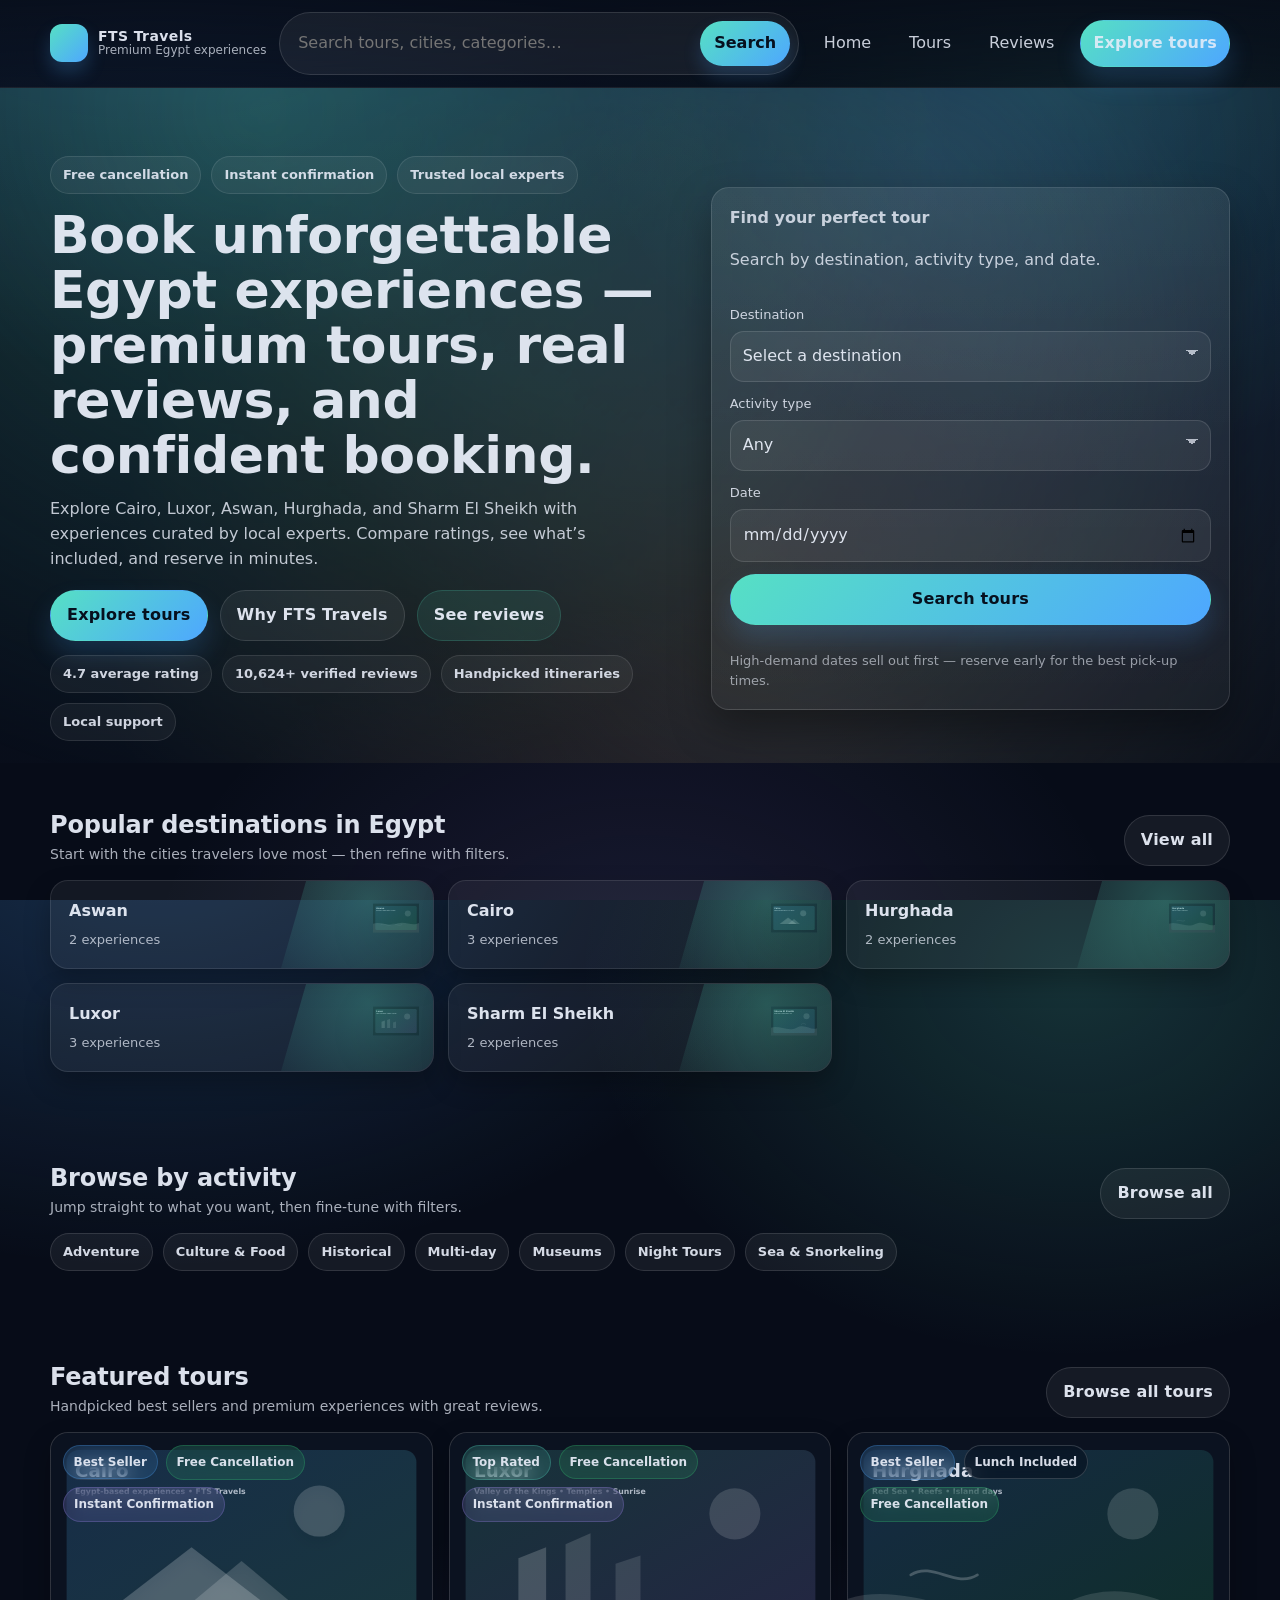
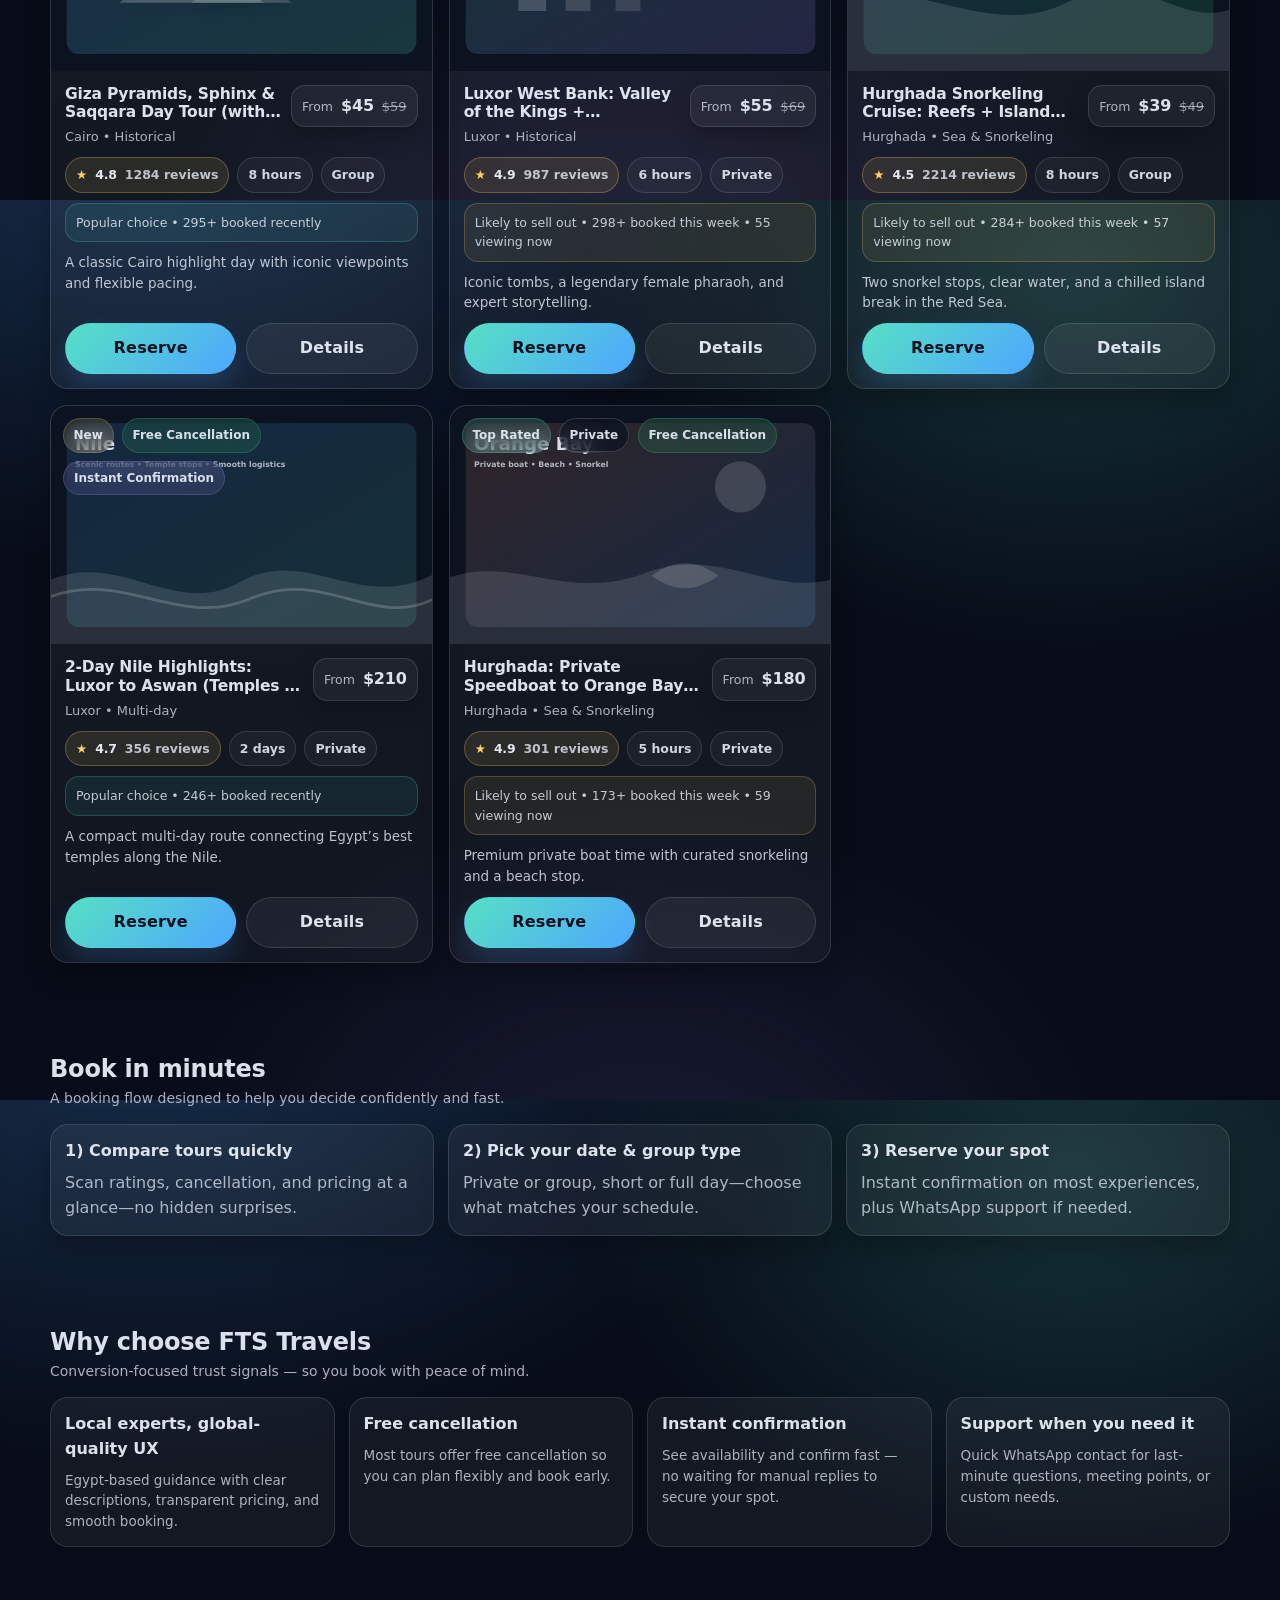
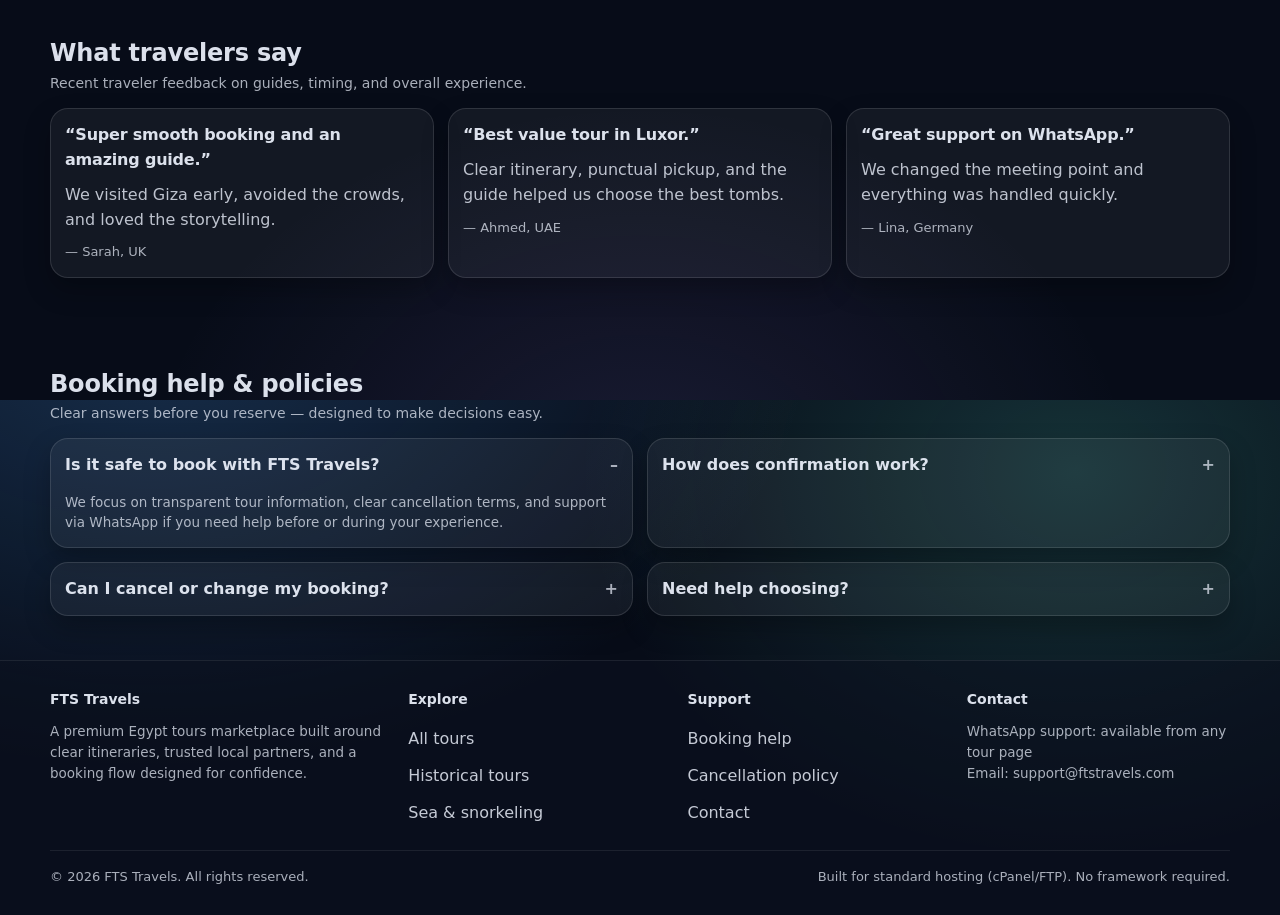
==== commit b008fb48: "Marketplace upgrade - conversion & trust pass" ====
--- a/index.html
+++ b/index.html
@@ -3,7 +3,7 @@
   <head>
     <meta charset="utf-8" />
     <meta name="viewport" content="width=device-width, initial-scale=1" />
-    <title>FTS Travels v2 — Premium Egypt Tours & Experiences</title>
+    <title>FTS Travels — Premium Egypt Tours & Experiences</title>
     <meta
       name="description"
       content="Discover premium Egypt tours with fast booking, trusted local experts, and flexible cancellation. Cairo, Luxor, Aswan, Hurghada, and Sharm El Sheikh."
@@ -18,8 +18,8 @@
         <a class="brand" href="index.html" aria-label="FTS Travels home">
           <div class="logo" aria-hidden="true"></div>
           <div class="brand__name">
-            <strong>FTS Travels v2</strong>
-            <span>Egypt-based experiences</span>
+            <strong>FTS Travels</strong>
+            <span>Premium Egypt experiences</span>
           </div>
         </a>
 
@@ -51,10 +51,10 @@
               <span class="pill">Instant confirmation</span>
               <span class="pill">Trusted local experts</span>
             </div>
-            <h1>Book unforgettable Egypt experiences — fast, safe, and beautifully planned.</h1>
+            <h1>Book unforgettable Egypt experiences — premium tours, real reviews, and confident booking.</h1>
             <p>
-              A premium marketplace for tours across Cairo, Luxor, Aswan, Hurghada, and Sharm El Sheikh. Transparent
-              prices, real reviews, and a booking flow designed for confidence.
+              Explore Cairo, Luxor, Aswan, Hurghada, and Sharm El Sheikh with experiences curated by local experts.
+              Compare ratings, see what’s included, and reserve in minutes.
             </p>
             <div class="hero__actions">
               <a class="btn btn--primary" href="tours.html">Explore tours</a>
@@ -90,7 +90,7 @@
                 <input id="date" type="date" name="date" />
               </div>
               <button class="btn btn--primary" type="submit">Search tours</button>
-              <div class="hero__fineprint">Limited spots available on top-rated experiences this week.</div>
+              <div class="hero__fineprint">High-demand dates sell out first — reserve early for the best pick-up times.</div>
             </form>
           </div>
         </div>
@@ -200,7 +200,7 @@
           <div class="section__head">
             <div>
               <h2 class="section__title">What travelers say</h2>
-              <p class="section__sub">Mock testimonials (replace with real reviews later).</p>
+              <p class="section__sub">Recent traveler feedback on guides, timing, and overall experience.</p>
             </div>
           </div>
           <div class="testimonials">
@@ -225,6 +225,44 @@
                 <div class="testimonial__meta">— Lina, Germany</div>
               </div>
             </div>
+          </div>
+        </div>
+      </section>
+
+      <section class="section" id="support">
+        <div class="container">
+          <div class="section__head">
+            <div>
+              <h2 class="section__title">Booking help & policies</h2>
+              <p class="section__sub">Clear answers before you reserve — designed to make decisions easy.</p>
+            </div>
+          </div>
+
+          <div class="faqs">
+            <details class="faq" open>
+              <summary>Is it safe to book with FTS Travels?</summary>
+              <div class="faq__body">
+                We focus on transparent tour information, clear cancellation terms, and support via WhatsApp if you need help before or during your experience.
+              </div>
+            </details>
+            <details class="faq">
+              <summary>How does confirmation work?</summary>
+              <div class="faq__body">
+                Most experiences show instant confirmation. If a tour needs manual confirmation, you’ll see it clearly and our team follows up quickly.
+              </div>
+            </details>
+            <details class="faq">
+              <summary>Can I cancel or change my booking?</summary>
+              <div class="faq__body">
+                Many tours offer free cancellation within a set window. Always check the cancellation policy on the tour page before booking.
+              </div>
+            </details>
+            <details class="faq">
+              <summary>Need help choosing?</summary>
+              <div class="faq__body">
+                Open any tour and tap “Ask on WhatsApp” to confirm pickup, timing, accessibility, and what’s included.
+              </div>
+            </details>
           </div>
         </div>
       </section>
@@ -234,8 +272,10 @@
       <div class="container">
         <div class="footer__grid">
           <div>
-            <h3>FTS Travels v2</h3>
-            <p>Premium Egypt experiences with a modern booking flow. Replace this text with your real brand story.</p>
+            <h3>FTS Travels</h3>
+            <p>
+              A premium Egypt tours marketplace built around clear itineraries, trusted local partners, and a booking flow designed for confidence.
+            </p>
           </div>
           <div>
             <h3>Explore</h3>
@@ -245,14 +285,14 @@
           </div>
           <div>
             <h3>Support</h3>
-            <a href="#">Help center (placeholder)</a>
-            <a href="#">Cancellation policy (placeholder)</a>
-            <a href="#">Contact (placeholder)</a>
+            <a href="index.html#support">Booking help</a>
+            <a href="index.html#support">Cancellation policy</a>
+            <a href="index.html#contact">Contact</a>
           </div>
           <div>
             <h3>Contact</h3>
-            <p>WhatsApp: +20 XXX XXX XXXX</p>
-            <p>Email: hello@ftstravels.example</p>
+            <p>WhatsApp support: available from any tour page</p>
+            <p>Email: support@ftstravels.com</p>
           </div>
         </div>
         <div class="footer__bottom">
@@ -284,11 +324,21 @@
         host.innerHTML = "";
         const tours = await getTours();
         const popularDestinations = await getPopularDestinations();
+        const icons = {
+          Cairo: "assets/images/cairo.svg",
+          Luxor: "assets/images/luxor.svg",
+          Aswan: "assets/images/aswan.svg",
+          Hurghada: "assets/images/hurghada.svg",
+          "Sharm El Sheikh": "assets/images/sharm.svg",
+        };
         popularDestinations.forEach((d) => {
           const count = tours.filter((t) => t.location === d).length;
           const el = document.createElement("div");
           el.className = "destination";
-          el.innerHTML = `<a href="tours.html?location=${encodeURIComponent(d)}"><div class="destination__name">${d}</div><p class="destination__meta">${count} experiences</p></a>`;
+          const icon = icons[d] || "assets/images/nile.svg";
+          el.innerHTML = `<a href="tours.html?location=${encodeURIComponent(
+            d
+          )}"><img class="destination__icon" src="${icon}" alt="" aria-hidden="true" /><div class="destination__name">${d}</div><p class="destination__meta">${count} experiences</p></a>`;
           host.appendChild(el);
         });
       }
--- a/css/styles.css
+++ b/css/styles.css
@@ -232,6 +232,35 @@
 .pill-link:hover{ background: rgba(255,255,255,.09); border-color: rgba(86,224,196,.18); }
 .pill-link:active{ transform: translateY(1px); }
 
+.info-pill{
+  display:inline-flex;
+  align-items:center;
+  gap: 8px;
+  padding: 7px 10px;
+  border-radius: 999px;
+  border: 1px solid rgba(255,255,255,.12);
+  background: rgba(255,255,255,.04);
+  color: rgba(233,238,249,.88);
+  font-weight: 650;
+  font-size: 12.5px;
+}
+
+.rating-pill{
+  display:inline-flex;
+  align-items:center;
+  gap: 8px;
+  padding: 7px 10px;
+  border-radius: 999px;
+  border: 1px solid rgba(255,209,102,.28);
+  background: rgba(255,209,102,.10);
+  color: rgba(233,238,249,.96);
+  font-weight: 800;
+  font-size: 12.5px;
+}
+.rating-pill__star{ color: #ffd166; }
+.rating-pill__value{ letter-spacing: -0.2px; }
+.rating-pill__count{ color: rgba(233,238,249,.78); font-weight: 650; }
+
 .steps{
   display:grid;
   grid-template-columns: repeat(12, 1fr);
@@ -244,6 +273,27 @@
 .hero{
   position: relative;
   padding: clamp(44px, 6vw, 68px) 0 22px;
+  overflow: hidden;
+}
+.hero::before{
+  content:"";
+  position:absolute;
+  inset: -180px -40px -60px -40px;
+  background:
+    radial-gradient(circle at 22% 22%, rgba(86,224,196,.28), transparent 54%),
+    radial-gradient(circle at 72% 28%, rgba(78,167,255,.22), transparent 58%),
+    radial-gradient(circle at 58% 78%, rgba(255,209,102,.16), transparent 60%);
+  filter: blur(2px);
+  pointer-events:none;
+  z-index: -1;
+}
+.hero::after{
+  content:"";
+  position:absolute;
+  inset: 0;
+  background: linear-gradient(180deg, rgba(11,18,32,.0), rgba(11,18,32,.28));
+  pointer-events:none;
+  z-index: -1;
 }
 .hero__grid{
   display:grid;
@@ -436,6 +486,12 @@
   box-shadow: var(--shadow-tight);
 }
 .tour-card__meta{ color: var(--muted); font-size: 13px; }
+.tour-card__facts{
+  display:flex;
+  flex-wrap: wrap;
+  gap: 8px;
+  margin-top: 10px;
+}
 .tour-card__rating{
   display:flex;
   align-items:center;
@@ -447,6 +503,15 @@
 .star--full{ opacity: 1; color: #ffd166; }
 .star--half{ opacity: .82; color: #ffd166; }
 .star--empty{ opacity: .30; }
+
+.rating-inline{
+  display:flex;
+  align-items:center;
+  gap: 8px;
+  flex-wrap: wrap;
+}
+.rating-inline__score{ font-weight: 900; letter-spacing: -0.2px; }
+.rating-inline__count{ color: var(--muted); font-weight: 650; font-size: 13px; }
 .tour-card__score{ font-weight: 800; font-size: 13px; }
 .tour-card__reviews{ color: var(--muted); font-size: 13px; }
 .tour-card__proof{
@@ -487,6 +552,40 @@
 }
 .reviews > *{ grid-column: span 4; }
 
+.faqs{
+  display:grid;
+  grid-template-columns: repeat(12, 1fr);
+  gap: 14px;
+}
+.faq{
+  grid-column: span 6;
+  border-radius: var(--radius);
+  border: 1px solid rgba(255,255,255,.12);
+  background: rgba(255,255,255,.05);
+  box-shadow: var(--shadow-soft);
+  overflow: hidden;
+}
+.faq summary{
+  cursor: pointer;
+  padding: 14px 14px;
+  font-weight: 850;
+  list-style: none;
+}
+.faq summary::-webkit-details-marker{ display:none; }
+.faq summary::after{
+  content:"+";
+  float: right;
+  color: rgba(233,238,249,.70);
+  font-weight: 900;
+}
+.faq[open] summary::after{ content:"–"; }
+.faq__body{
+  padding: 0 14px 14px;
+  color: var(--muted);
+  font-size: 13.5px;
+  line-height: 1.5;
+}
+
 .trust{
   display:grid;
   grid-template-columns: repeat(12, 1fr);
@@ -517,6 +616,15 @@
   box-shadow: var(--shadow-soft);
 }
 .destination a{ display:block; padding: 18px; }
+.destination__icon{
+  position:absolute;
+  right: 14px;
+  top: 14px;
+  width: 46px;
+  height: 46px;
+  opacity: .92;
+  filter: drop-shadow(0 10px 24px rgba(0,0,0,.28));
+}
 .destination__name{ font-weight: 900; font-size: 16px; margin: 0 0 6px; }
 .destination__meta{ color: var(--muted); font-size: 13px; margin:0; }
 .destination::after{
@@ -615,10 +723,31 @@
   border-radius: 999px;
   cursor: pointer;
 }
+.chip::after{
+  content:"×";
+  display:inline-flex;
+  width: 18px;
+  height: 18px;
+  align-items:center;
+  justify-content:center;
+  border-radius: 999px;
+  background: rgba(255,255,255,.07);
+  border: 1px solid rgba(255,255,255,.10);
+  color: rgba(233,238,249,.86);
+  font-weight: 900;
+  line-height: 1;
+}
 .chip:hover{ background: rgba(255,255,255,.08); }
 .chip--clear{
   border-color: rgba(255,90,106,.35);
   background: rgba(255,90,106,.10);
+}
+.chip--clear::after{
+  content:"";
+  width: 0;
+  height: 0;
+  border: 0;
+  background: transparent;
 }
 
 .empty{
@@ -630,6 +759,13 @@
 }
 .empty__title{ font-weight: 900; font-size: 18px; }
 .empty__text{ margin-top: 8px; color: var(--muted); }
+.empty__actions{
+  margin-top: 14px;
+  display:flex;
+  gap: 10px;
+  justify-content:center;
+  flex-wrap: wrap;
+}
 
 .footer{
   padding: 28px 0;
@@ -836,6 +972,7 @@
   box-shadow: var(--shadow-tight);
 }
 .timeline strong{ display:flex; gap: 10px; align-items: center; }
+.timeline__desc{ margin-top: 6px; color: var(--muted); font-size: 13.5px; }
 .timeline__num{
   width: 26px;
   height: 26px;
@@ -895,6 +1032,30 @@
   top: 0;
   background: rgba(7,12,24,.96);
   z-index: 1;
+}
+
+.checkout-steps{
+  display:flex;
+  gap: 10px;
+  flex-wrap: wrap;
+  margin-top: 14px;
+}
+.checkout-step{
+  display:inline-flex;
+  align-items:center;
+  gap: 10px;
+  padding: 8px 12px;
+  border-radius: 999px;
+  border: 1px solid rgba(255,255,255,.12);
+  background: rgba(255,255,255,.05);
+  color: rgba(233,238,249,.82);
+  font-weight: 750;
+  font-size: 12.5px;
+}
+.checkout-step.is-active{
+  border-color: rgba(86,224,196,.26);
+  background: rgba(86,224,196,.10);
+  color: rgba(233,238,249,.95);
 }
 
 .booking-grid{
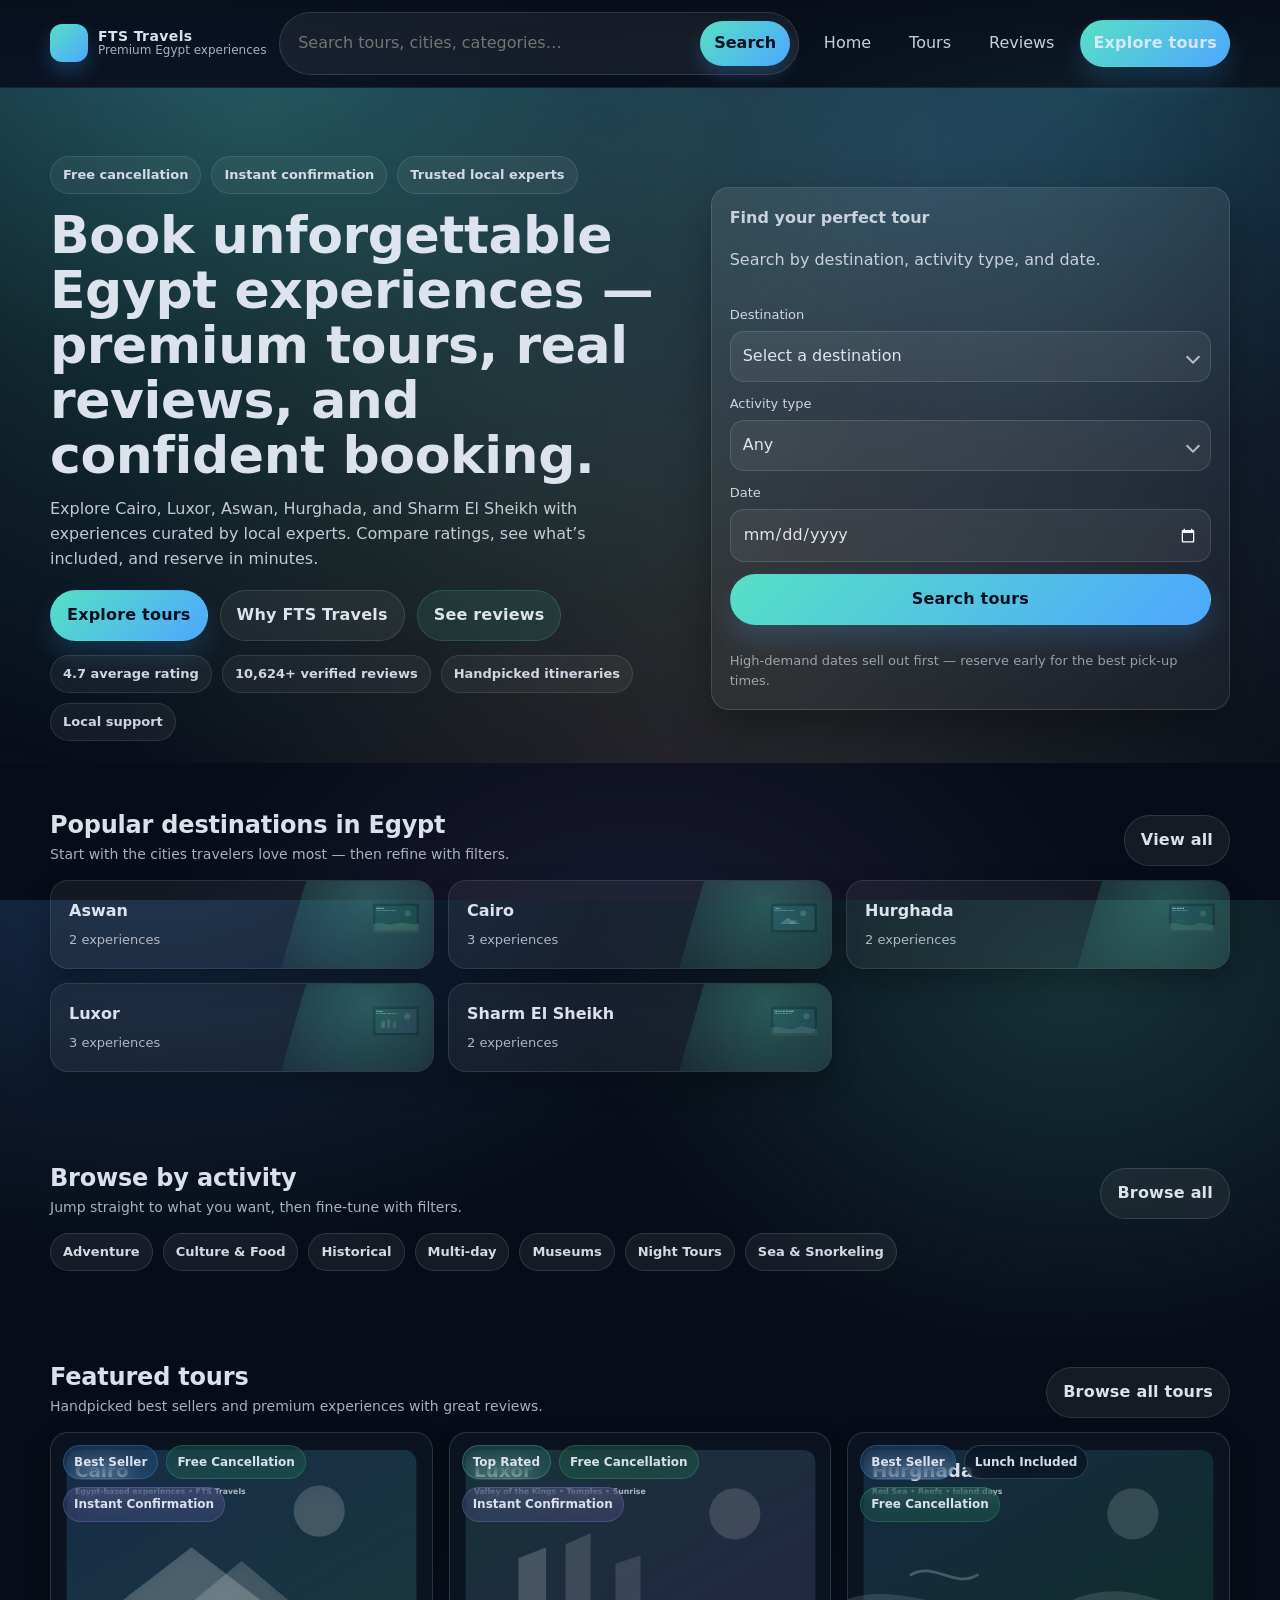
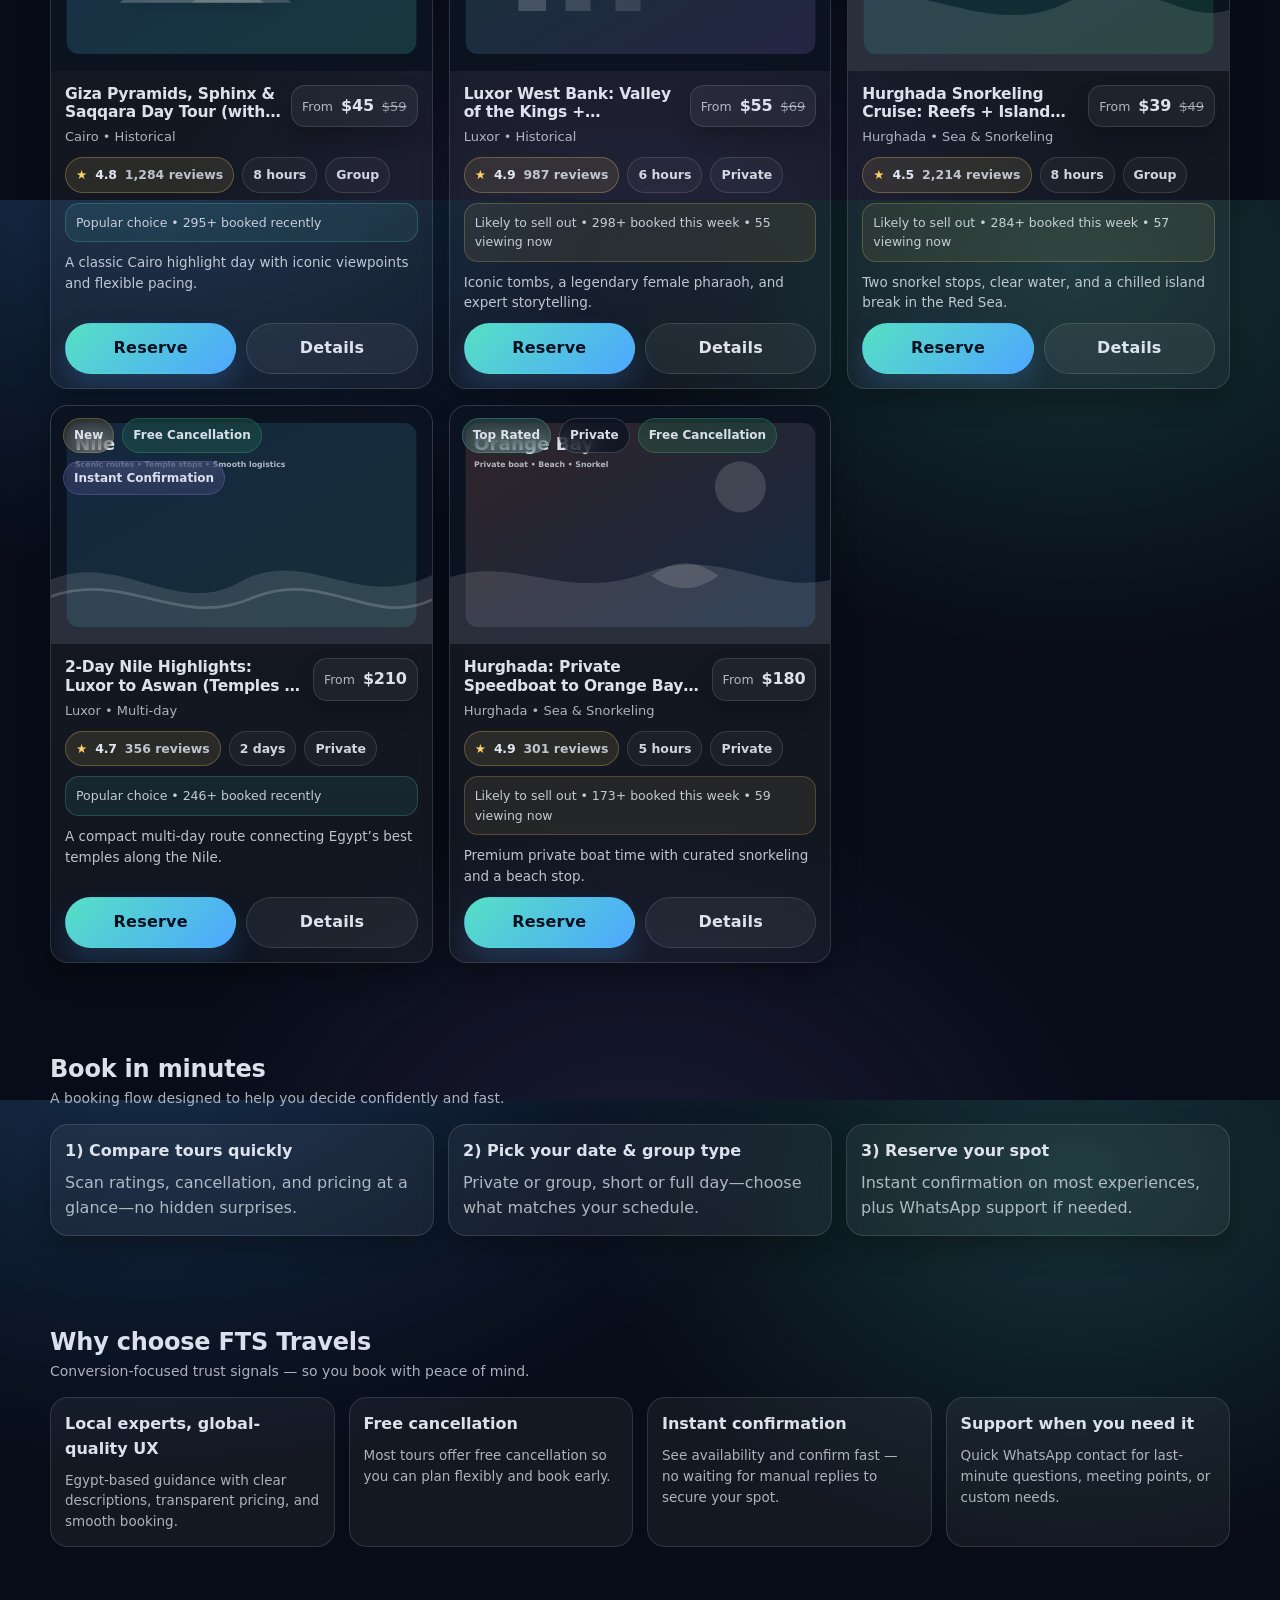
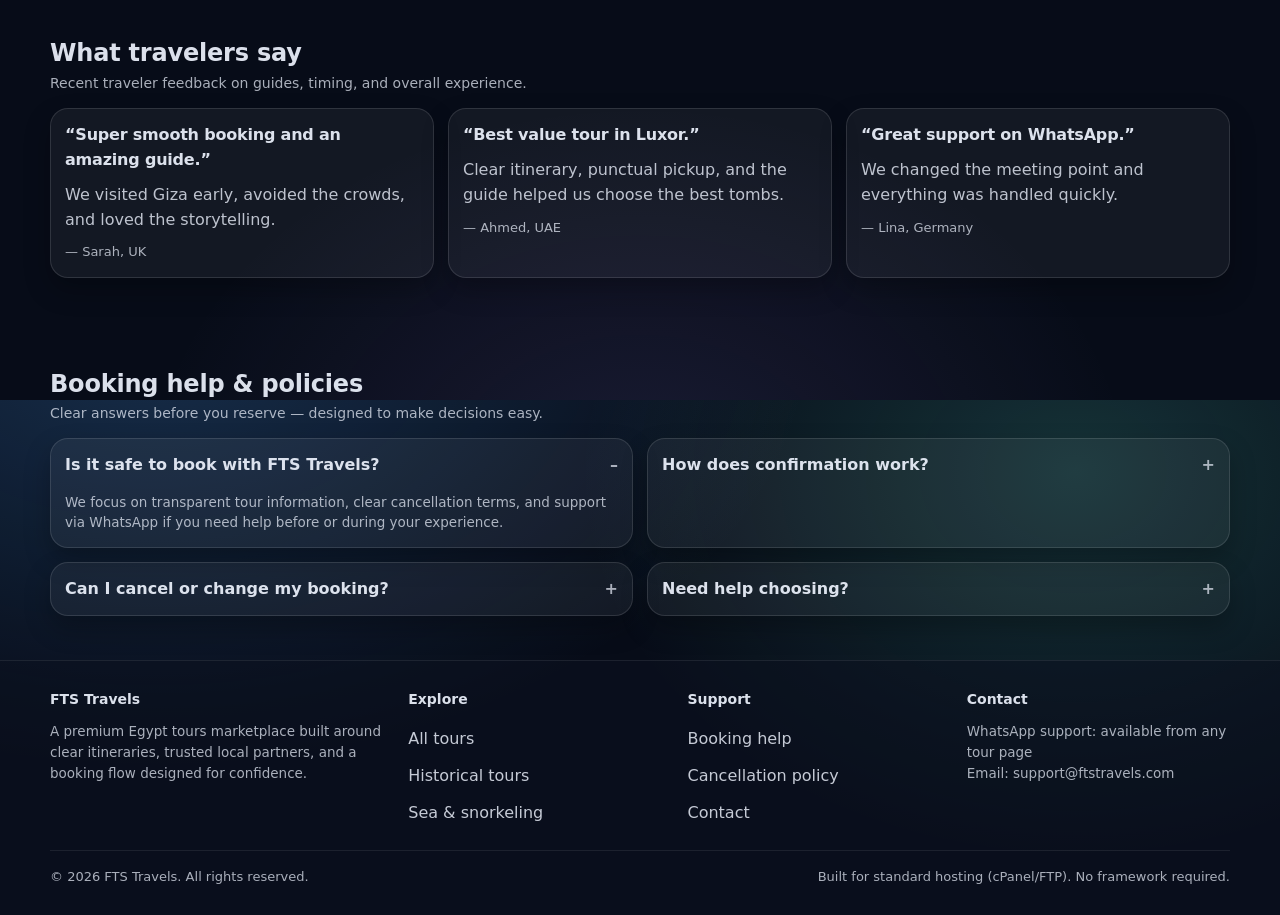
==== commit 429ea11e: "Custom dropdown UI + mobile overflow fixes" ====
--- a/index.html
+++ b/index.html
@@ -305,6 +305,7 @@
     <script type="module">
       import { createTourCard, initHeader, qs } from "./js/ui.js";
       import { getCategories, getPopularDestinations, getTours } from "./js/toursRepository.js";
+      import { initCustomSelects } from "./js/select.js";
 
       async function mountStats() {
         const tours = await getTours();
@@ -391,6 +392,7 @@
           o.textContent = c;
           cat.appendChild(o);
         });
+        initCustomSelects(form);
 
         form.addEventListener("submit", (e) => {
           e.preventDefault();
@@ -416,4 +418,3 @@
     </script>
   </body>
 </html>
-
--- a/css/styles.css
+++ b/css/styles.css
@@ -21,10 +21,11 @@
   --max: 1180px;
   --pad: clamp(16px, 3vw, 30px);
   --font: ui-sans-serif, system-ui, -apple-system, Segoe UI, Roboto, Helvetica, Arial, "Apple Color Emoji", "Segoe UI Emoji";
+  color-scheme: dark;
 }
 
 *{ box-sizing: border-box; }
-html,body{ height:100%; }
+html,body{ height:100%; overflow-x: clip; }
 body{
   margin:0;
   font-family: var(--font);
@@ -43,6 +44,90 @@
 a{ color: inherit; text-decoration:none; }
 button,input,select,textarea{ font: inherit; }
 
+select, option{
+  color-scheme: dark;
+}
+
+select option{
+  background: #0b1220;
+  color: rgba(233,238,249,.92);
+}
+
+.cselect{
+  position: relative;
+}
+.cselect__native{
+  position:absolute;
+  inset: 0;
+  opacity: 0;
+  pointer-events: none;
+}
+.cselect__btn{
+  width: 100%;
+  display:flex;
+  align-items:center;
+  justify-content: space-between;
+  gap: 10px;
+  border-radius: 14px;
+  border: 1px solid rgba(255,255,255,.12);
+  background: rgba(255,255,255,.06);
+  color: var(--text);
+  padding: 12px 12px;
+  min-height: 44px;
+  cursor: pointer;
+}
+.cselect__btn:focus{
+  border-color: rgba(86,224,196,.45);
+  box-shadow: 0 0 0 4px rgba(86,224,196,.12);
+}
+.cselect__chev{
+  width: 10px;
+  height: 10px;
+  transform: rotate(45deg);
+  border-right: 2px solid rgba(233,238,249,.72);
+  border-bottom: 2px solid rgba(233,238,249,.72);
+  margin-left: 8px;
+  flex: 0 0 auto;
+}
+.cselect.is-open .cselect__chev{ transform: rotate(-135deg); }
+.cselect__menu{
+  position: absolute;
+  left: 0;
+  right: 0;
+  top: calc(100% + 8px);
+  background: rgba(11,18,32,.96);
+  border: 1px solid rgba(255,255,255,.12);
+  border-radius: 14px;
+  box-shadow: var(--shadow);
+  overflow: auto;
+  max-height: min(320px, 52vh);
+  z-index: 80;
+  padding: 6px;
+  display:none;
+  overscroll-behavior: contain;
+}
+.cselect.is-open .cselect__menu{ display:block; }
+.cselect__opt{
+  width: 100%;
+  text-align:left;
+  padding: 10px 10px;
+  border-radius: 12px;
+  border: 1px solid transparent;
+  background: transparent;
+  color: rgba(233,238,249,.90);
+  cursor: pointer;
+}
+.cselect__opt:hover, .cselect__opt:focus{
+  background: rgba(255,255,255,.06);
+  outline: none;
+}
+.cselect__opt[aria-selected="true"]{
+  background: rgba(86,224,196,.12);
+  border-color: rgba(86,224,196,.22);
+  color: rgba(233,238,249,.96);
+  font-weight: 800;
+}
+
 ::selection{ background: rgba(86,224,196,.22); }
 
 :focus-visible{
@@ -54,7 +139,7 @@
   *{ scroll-behavior: auto !important; transition: none !important; animation: none !important; }
 }
 
-.container{ width: min(var(--max), 100% - 2*var(--pad)); margin: 0 auto; }
+.container{ width: min(var(--max), calc(100% - 2*var(--pad))); margin: 0 auto; }
 .muted{ color: var(--muted); }
 .sr-only{
   position:absolute;
@@ -1004,6 +1089,12 @@
 }
 .filters-bar__left{ display:flex; gap: 10px; flex-wrap: wrap; align-items:center; }
 
+.load-more{
+  display:flex;
+  justify-content:center;
+  margin-top: 16px;
+}
+
 .drawer{
   position: fixed;
   inset: 0;
@@ -1103,6 +1194,10 @@
     top: calc(100% + 12px);
     right: 0;
     min-width: 220px;
+    max-width: calc(100vw - 2*var(--pad));
+    max-height: 70vh;
+    overflow: auto;
+    overscroll-behavior: contain;
     flex-direction: column;
     align-items: stretch;
     background: rgba(11,18,32,.92);
@@ -1111,9 +1206,15 @@
     padding: 10px;
     box-shadow: var(--shadow);
     display:none;
+    z-index: 70;
   }
   [data-nav][data-open="true"] .nav__links{ display:flex; }
   .header-search{ display:none; }
+  .toolbar{ align-items: stretch; }
+  .toolbar__right{ width: 100%; }
+  .sort{ width: 100%; }
+  .sort select{ width: 100%; min-width: 0; }
+  .results-count{ width: 100%; justify-content: space-between; }
   .grid--cards > *{ grid-column: span 12; }
   .trust > *{ grid-column: span 12; }
   .destination{ grid-column: span 12; }
@@ -1131,5 +1232,17 @@
     grid-auto-columns: minmax(280px, 1fr);
     gap: 12px;
   }
-}
-
+
+  .gallery__thumbs{
+    flex-wrap: nowrap;
+    overflow-x: auto;
+    -webkit-overflow-scrolling: touch;
+    padding-bottom: 6px;
+  }
+  .thumb{ flex: 0 0 auto; width: 84px; height: 56px; }
+}
+
+@media (max-width: 540px){
+  .footer__grid{ grid-template-columns: 1fr; }
+  .brand{ min-width: 0; }
+}
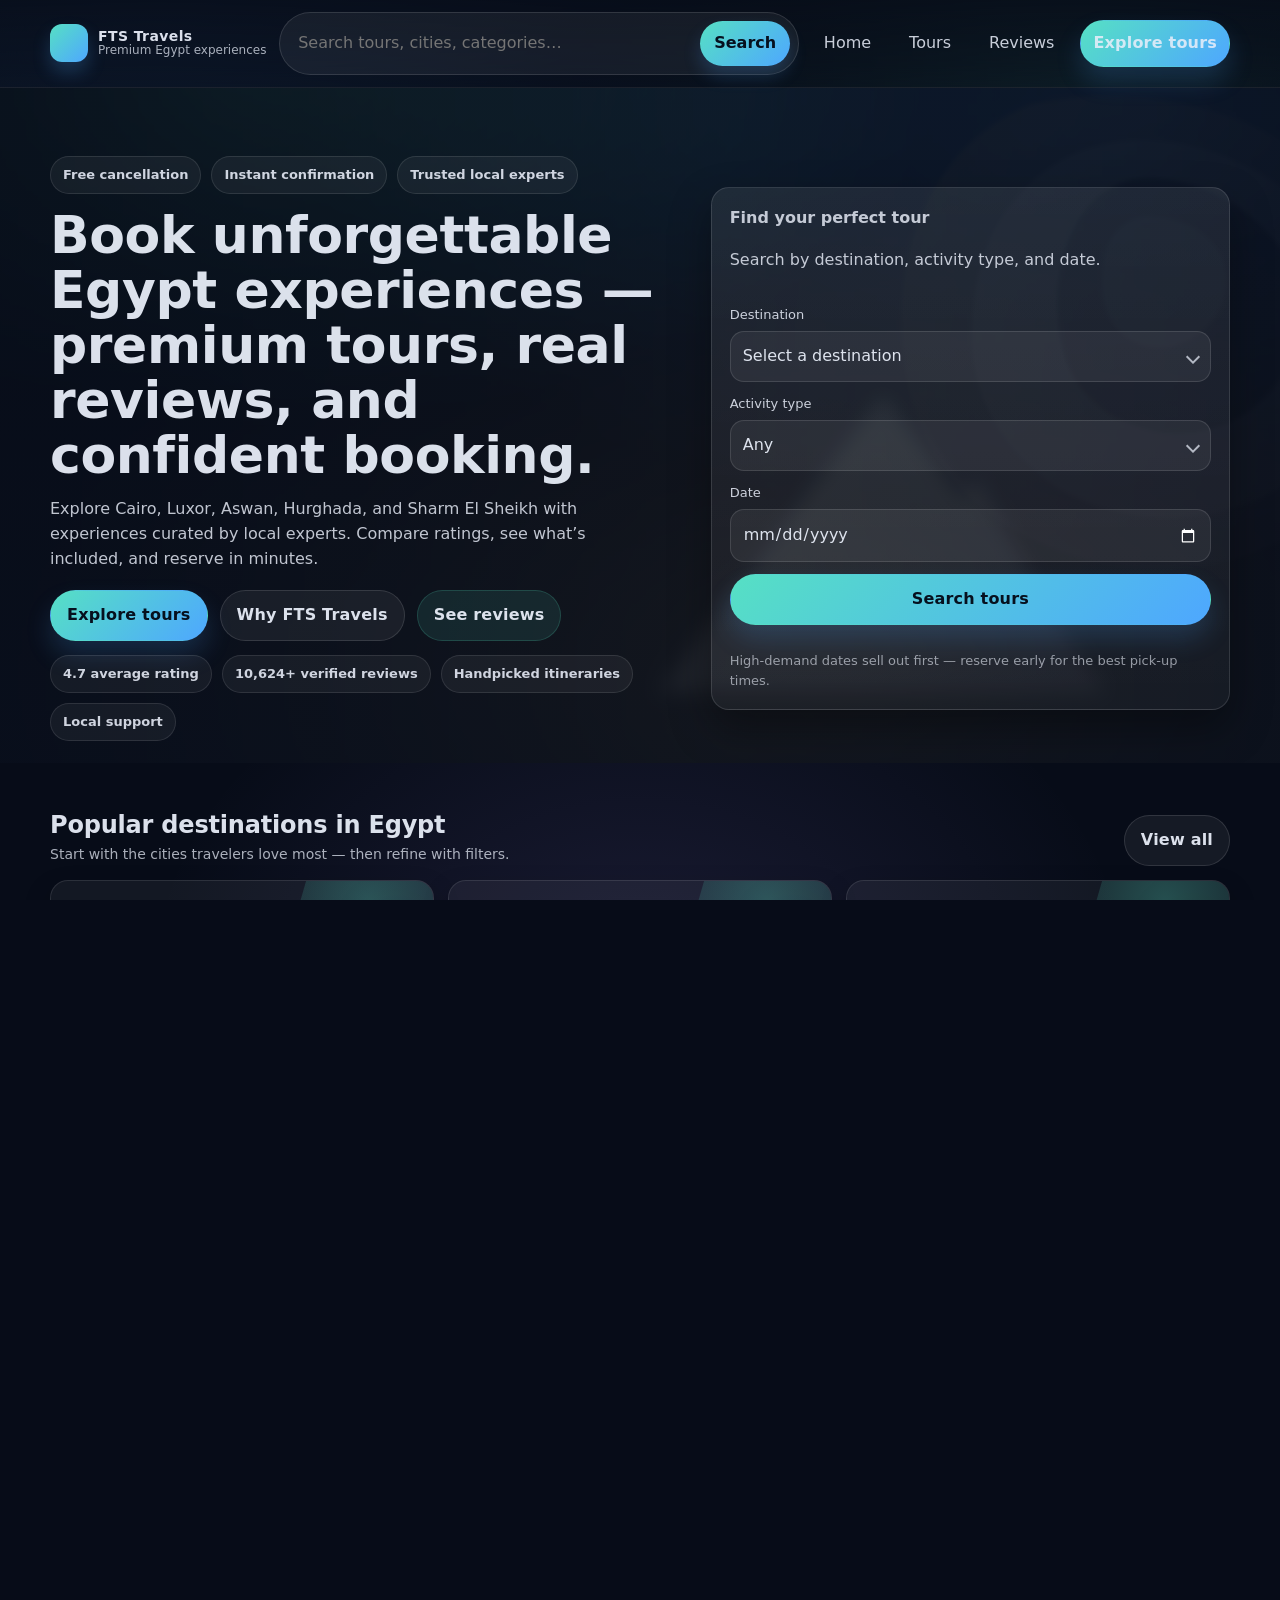
==== commit 9c57deb9: "Add favicon and remove favicon.ico 404" ====
--- a/index.html
+++ b/index.html
@@ -8,6 +8,7 @@
       name="description"
       content="Discover premium Egypt tours with fast booking, trusted local experts, and flexible cancellation. Cairo, Luxor, Aswan, Hurghada, and Sharm El Sheikh."
     />
+    <link rel="icon" href="assets/favicon.svg" type="image/svg+xml" />
     <link rel="stylesheet" href="css/styles.css" />
   </head>
   <body>
--- a/css/styles.css
+++ b/css/styles.css
@@ -25,7 +25,7 @@
 }
 
 *{ box-sizing: border-box; }
-html,body{ height:100%; overflow-x: clip; }
+html,body{ height:100%; overflow-x: hidden; }
 body{
   margin:0;
   font-family: var(--font);
@@ -40,6 +40,14 @@
 
 body.no-scroll{ overflow: hidden; }
 
+.tours-page{
+  --max: 1320px;
+}
+.tours-page .panel__head{ padding: 13px 14px 9px; }
+.tours-page .panel__body{ padding: 12px; }
+.tours-page .filters{ gap: 11px; }
+.tours-page .hint{ margin-top: 5px; }
+
 img{ max-width:100%; display:block; }
 a{ color: inherit; text-decoration:none; }
 button,input,select,textarea{ font: inherit; }
@@ -139,7 +147,7 @@
   *{ scroll-behavior: auto !important; transition: none !important; animation: none !important; }
 }
 
-.container{ width: min(var(--max), calc(100% - 2*var(--pad))); margin: 0 auto; }
+.container{ width: min(var(--max), calc(100% - var(--pad) - var(--pad))); margin: 0 auto; }
 .muted{ color: var(--muted); }
 .sr-only{
   position:absolute;
@@ -365,6 +373,7 @@
   position:absolute;
   inset: -180px -40px -60px -40px;
   background:
+    url("../assets/images/home-hero-bg.svg") center / cover no-repeat,
     radial-gradient(circle at 22% 22%, rgba(86,224,196,.28), transparent 54%),
     radial-gradient(circle at 72% 28%, rgba(78,167,255,.22), transparent 58%),
     radial-gradient(circle at 58% 78%, rgba(255,209,102,.16), transparent 60%);
@@ -376,7 +385,7 @@
   content:"";
   position:absolute;
   inset: 0;
-  background: linear-gradient(180deg, rgba(11,18,32,.0), rgba(11,18,32,.28));
+  background: linear-gradient(180deg, rgba(11,18,32,.06), rgba(11,18,32,.42));
   pointer-events:none;
   z-index: -1;
 }
@@ -630,6 +639,16 @@
 }
 .grid--scroll > *{ scroll-snap-align: start; }
 
+.related-grid .tour-card__body{ padding: 12px 12px 8px; }
+.related-grid .tour-card__media{ aspect-ratio: 16 / 9; }
+.related-grid .tour-card__facts,
+.related-grid .tour-card__proof,
+.related-grid .tour-card__desc{ display:none; }
+.related-grid .tour-card__actions{
+  padding: 0 12px 12px;
+  grid-template-columns: 1fr;
+}
+
 .reviews{
   display:grid;
   grid-template-columns: repeat(12, 1fr);
@@ -760,6 +779,7 @@
   gap: 18px;
   align-items: start;
 }
+.layout > *{ min-width: 0; }
 .layout > aside{ position: sticky; top: 92px; }
 .panel{
   background: rgba(255,255,255,.05);
@@ -884,6 +904,7 @@
   gap: 18px;
   align-items: start;
 }
+.two-col > *{ min-width: 0; }
 .card{
   background: rgba(255,255,255,.05);
   border: 1px solid rgba(255,255,255,.12);
@@ -1194,7 +1215,7 @@
     top: calc(100% + 12px);
     right: 0;
     min-width: 220px;
-    max-width: calc(100vw - 2*var(--pad));
+    max-width: calc(100vw - var(--pad) - var(--pad));
     max-height: 70vh;
     overflow: auto;
     overscroll-behavior: contain;
@@ -1229,9 +1250,11 @@
   .grid--scroll{
     grid-template-columns: none;
     grid-auto-flow: column;
-    grid-auto-columns: minmax(280px, 1fr);
+    grid-auto-columns: minmax(260px, 86%);
     gap: 12px;
   }
+  .grid--scroll.grid--cards > *{ grid-column: auto; }
+  .related-grid{ grid-auto-columns: minmax(220px, 78%); }
 
   .gallery__thumbs{
     flex-wrap: nowrap;
@@ -1240,6 +1263,7 @@
     padding-bottom: 6px;
   }
   .thumb{ flex: 0 0 auto; width: 84px; height: 56px; }
+  .gallery__main{ aspect-ratio: 4 / 3; }
 }
 
 @media (max-width: 540px){
